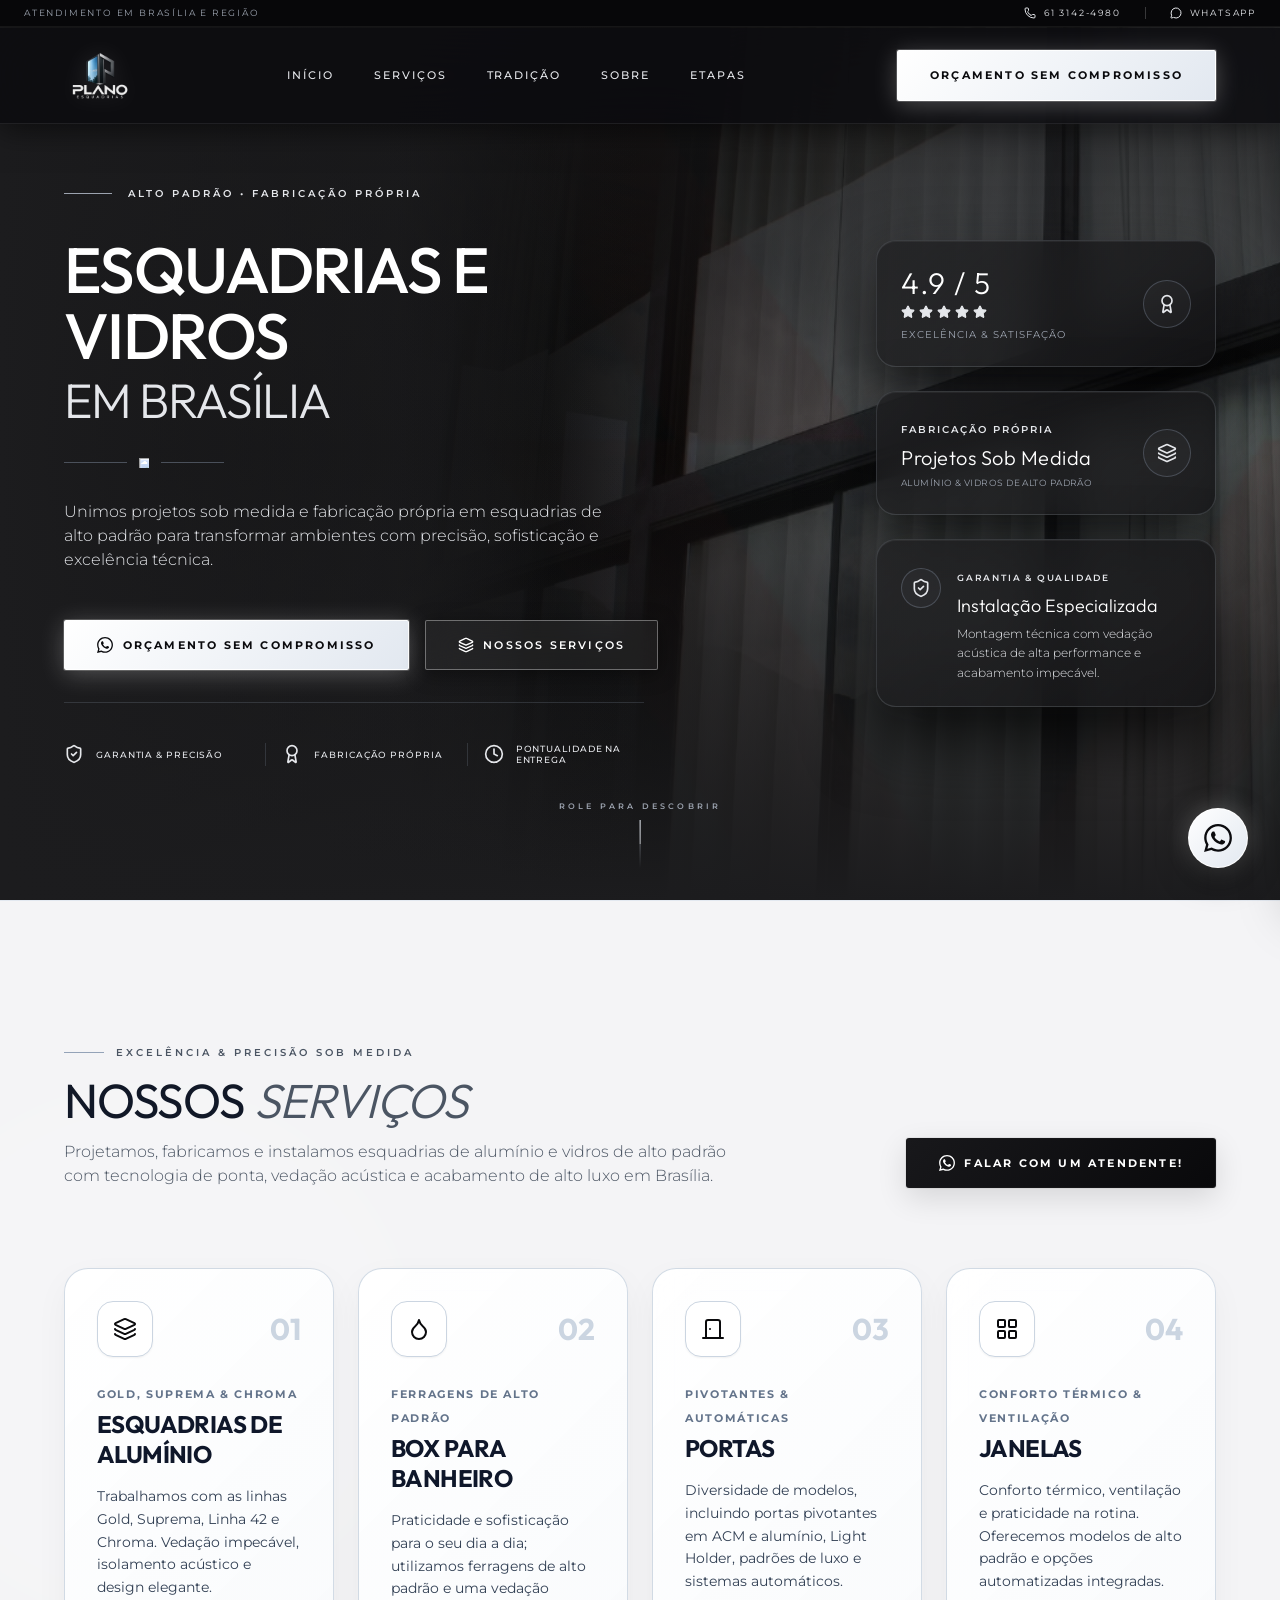
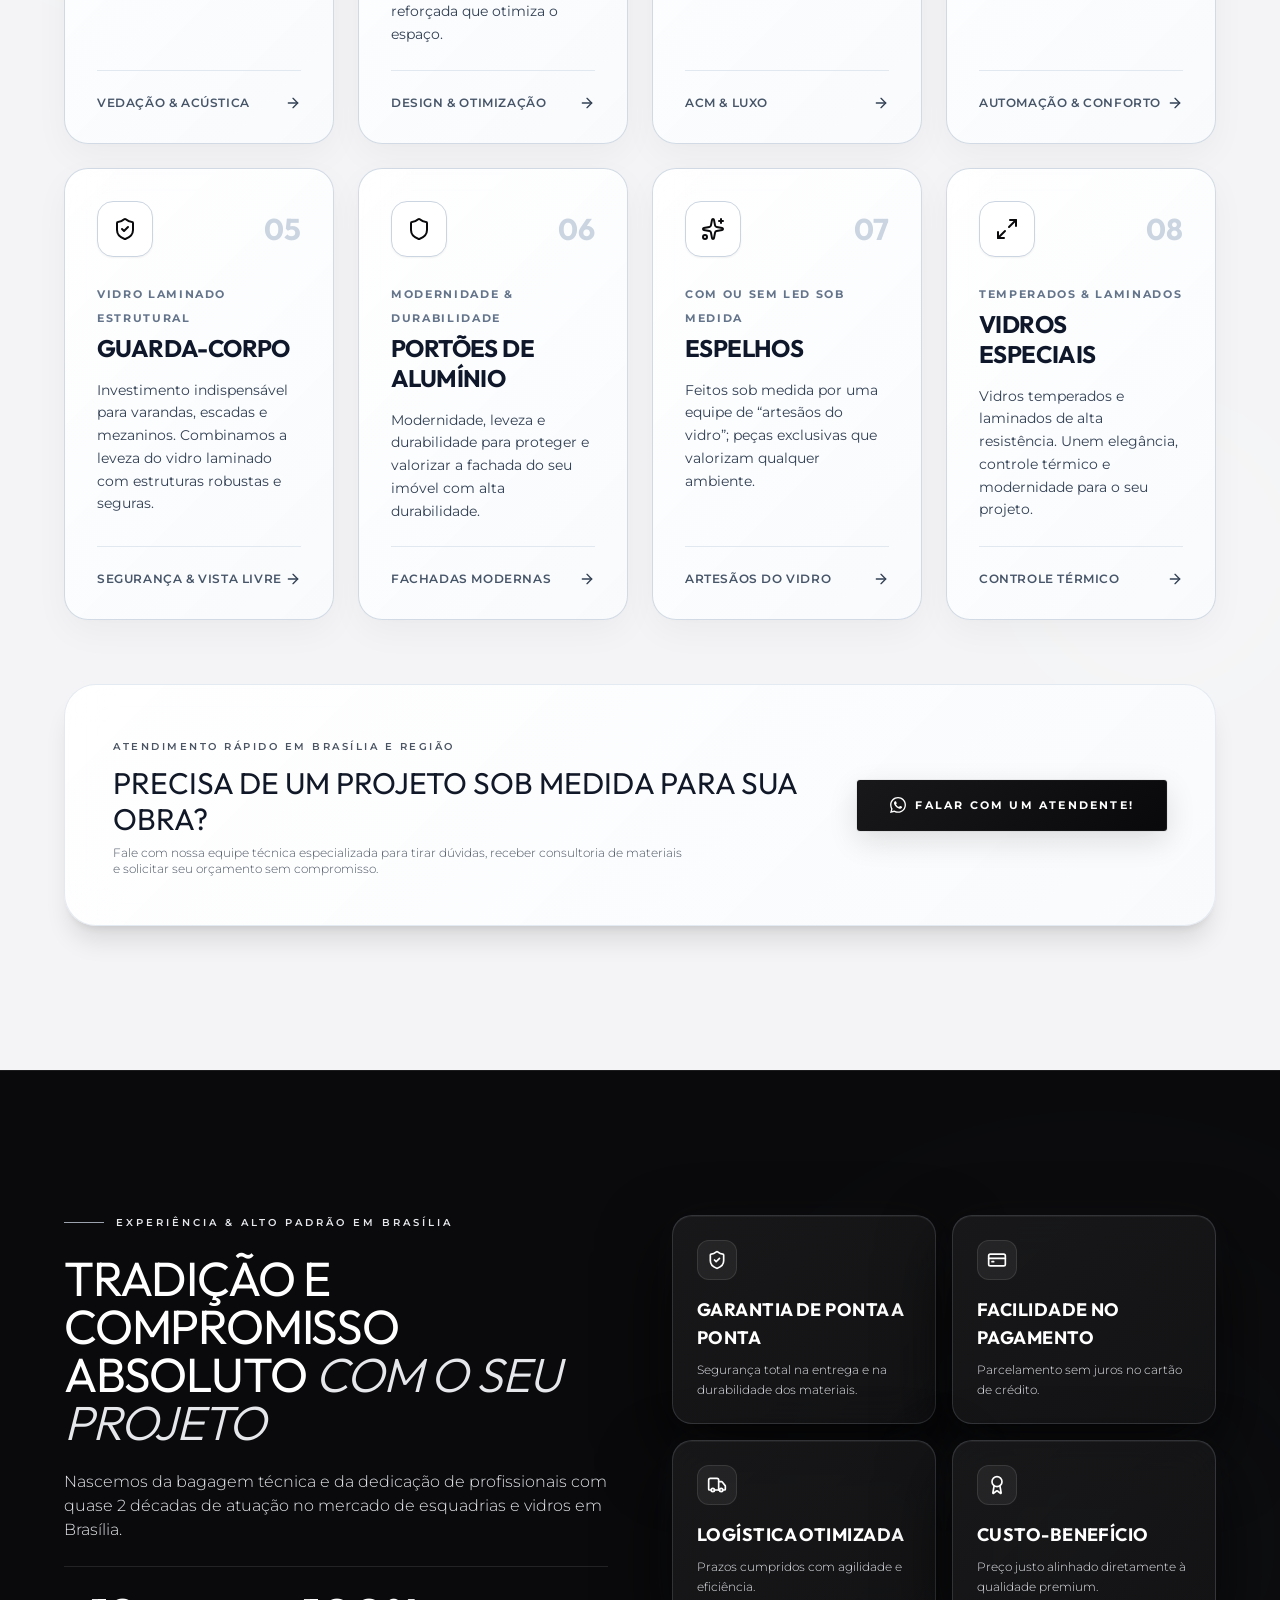
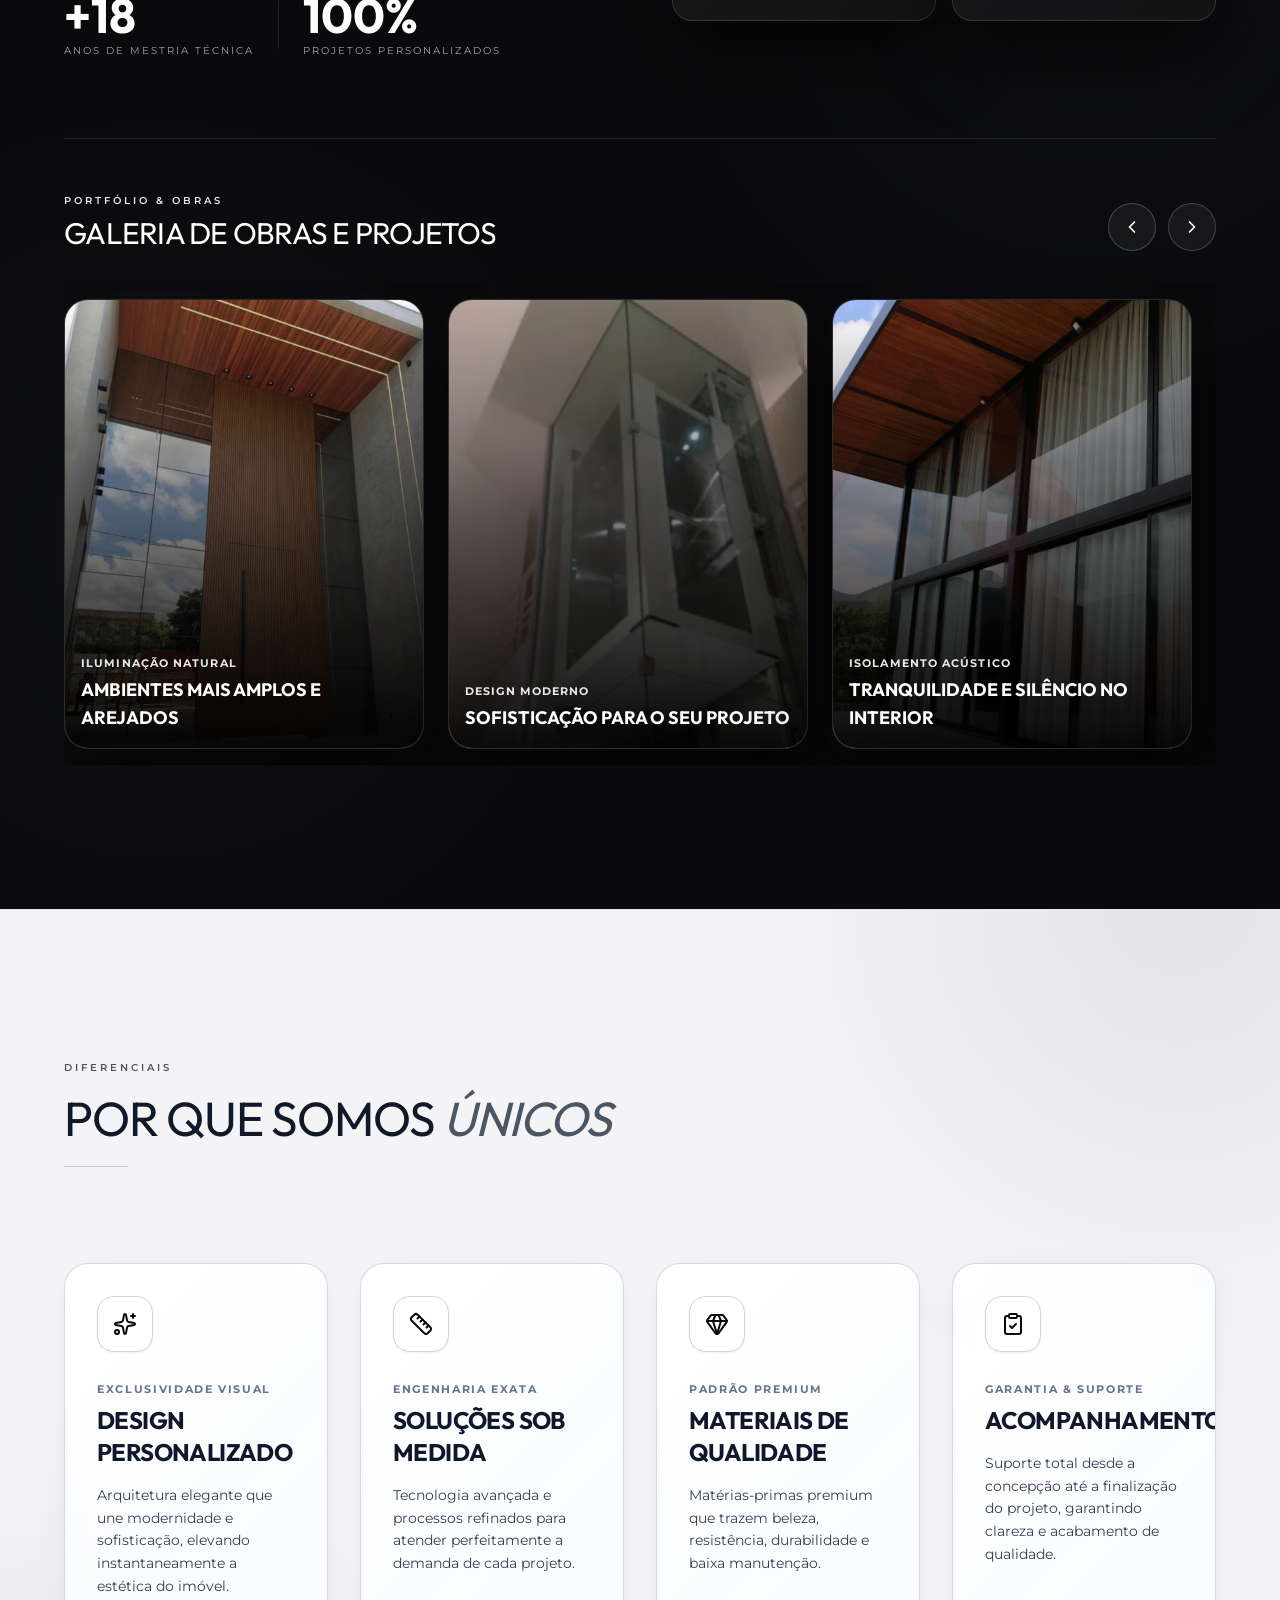
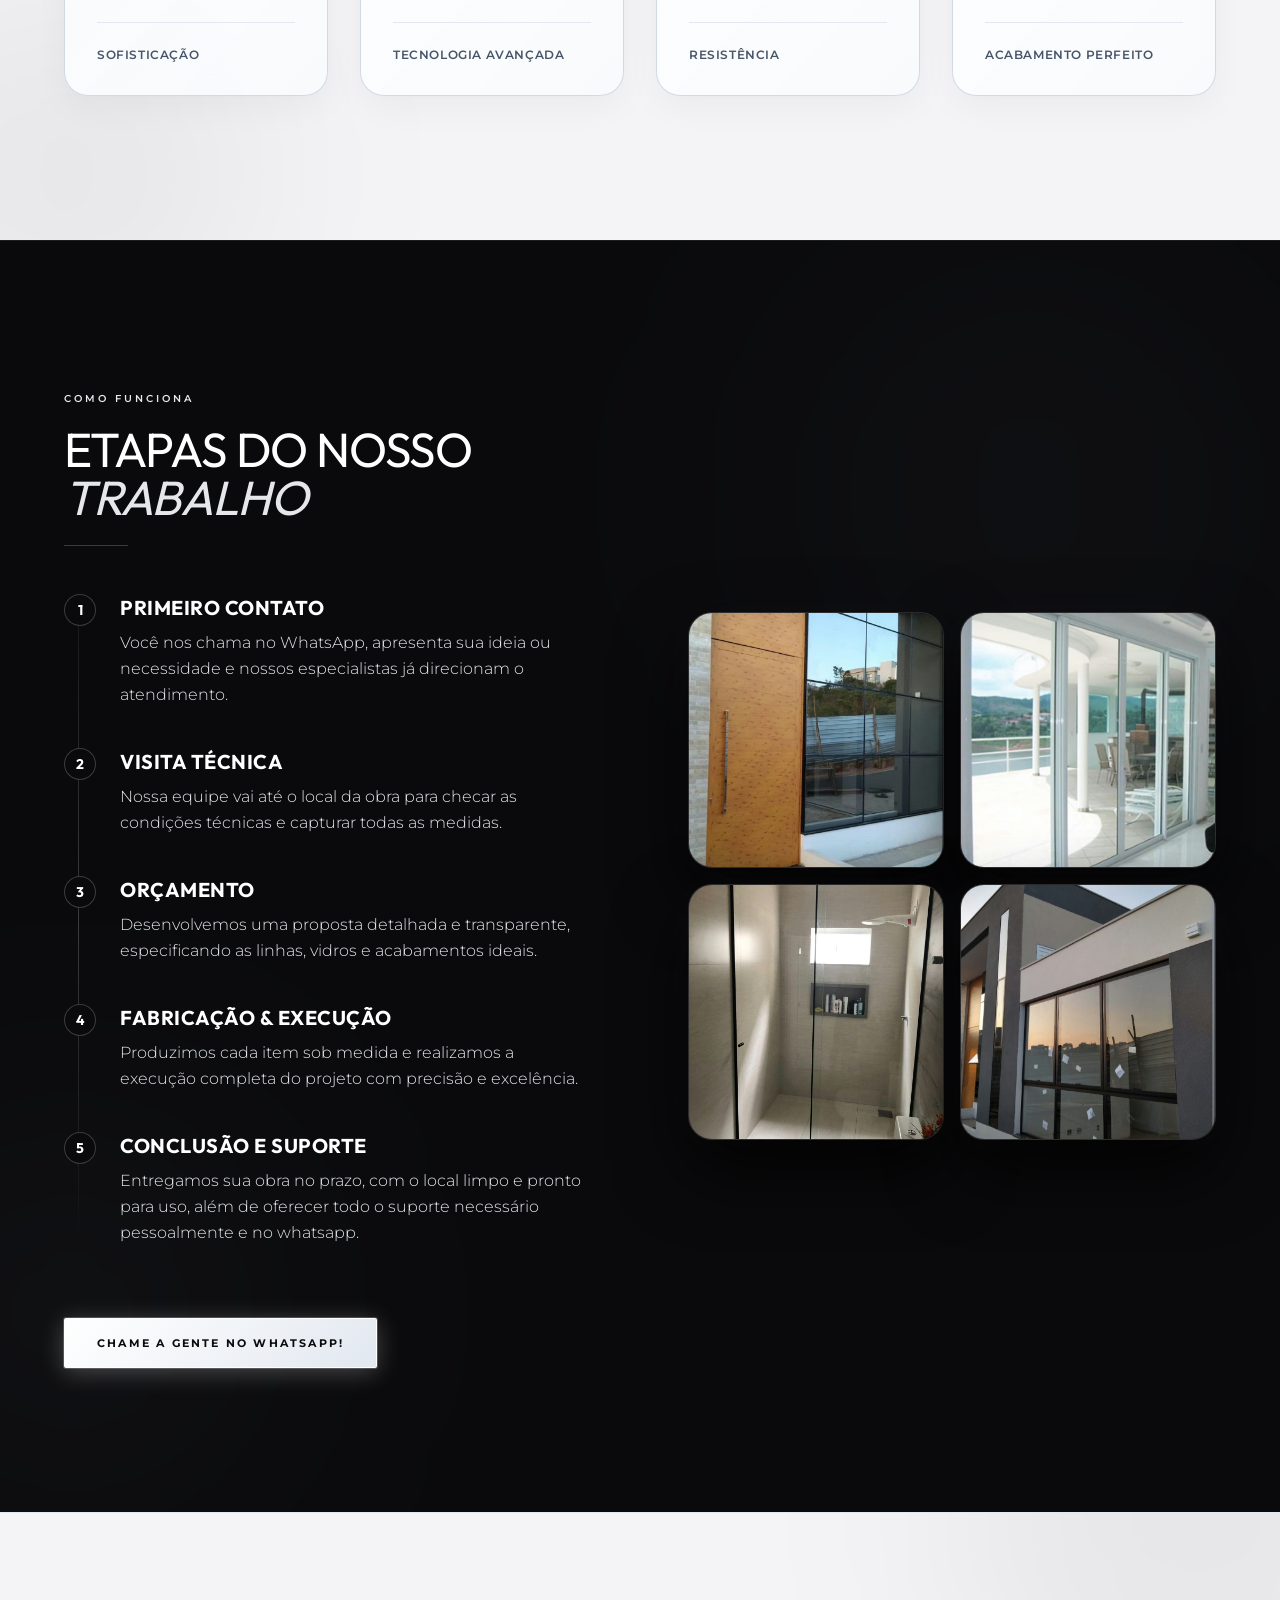
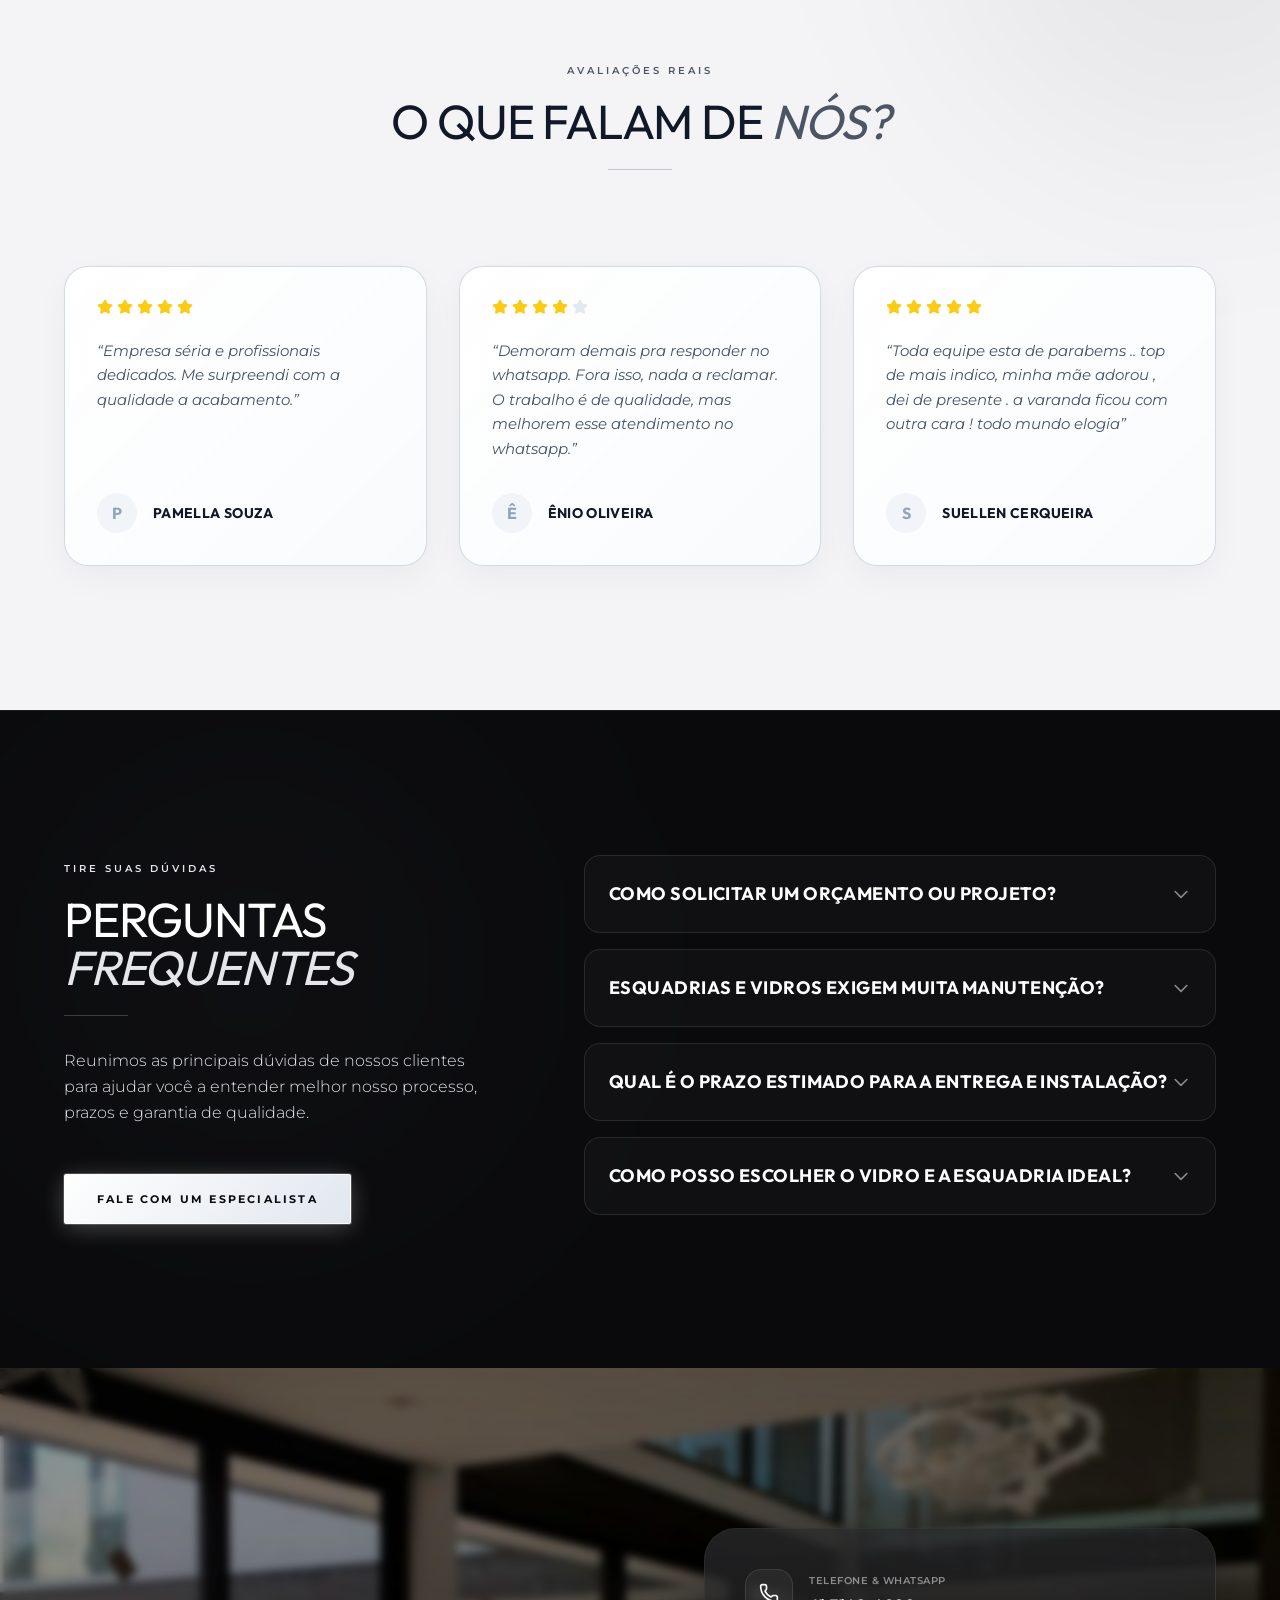
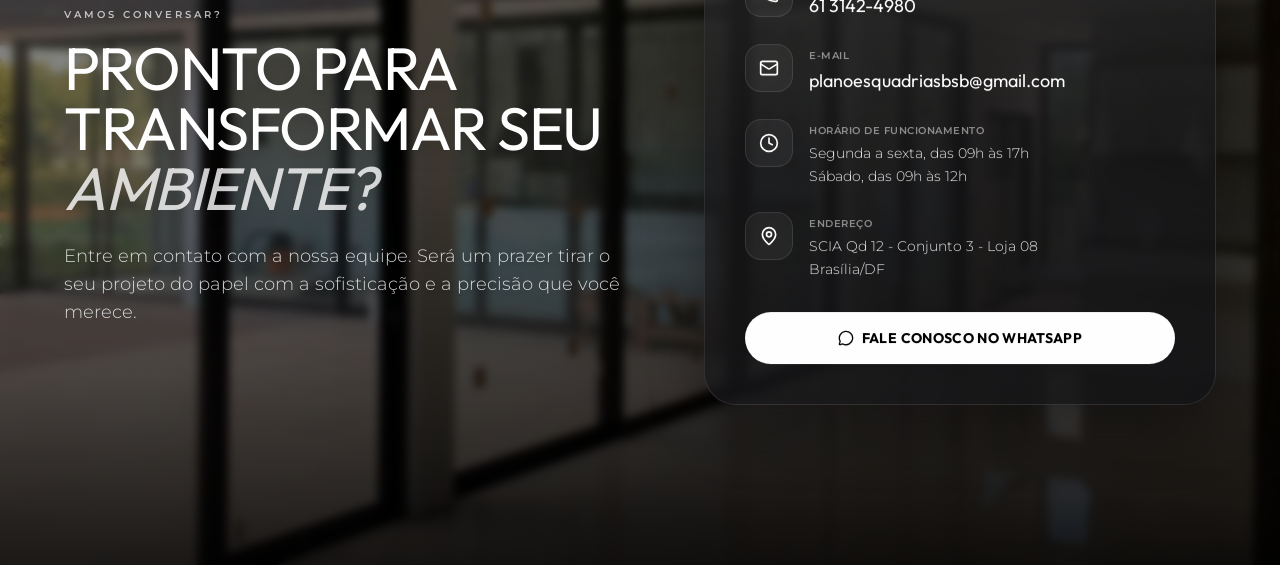
==== index.html @ c449ffd8 "Initial commit - Plano Esquadrias" ====
<!DOCTYPE html>
<html class="scroll-smooth" lang="pt-BR">
<head>
    <meta charset="utf-8"/>
    <meta content="width=device-width, initial-scale=1.0" name="viewport"/>
    <title>Plano Esquadrias | Esquadrias e Vidros de Alto Padrão em Brasília</title>
    
    <!-- Favicon & Brand Icons -->
    <link rel="icon" type="image/avif" href="img/logo-plano-esquadrias-light.avif"/>
    <link rel="icon" type="image/png" href="img/logo-plano-esquadrias-light.png"/>
    <link rel="apple-touch-icon" href="img/logo-plano-esquadrias-light.png"/>

    <!-- SEO Meta Tags -->
    <meta name="title" content="Plano Esquadrias | Esquadrias e Vidros de Alto Padrão em Brasília"/>
    <meta name="description" content="Especialistas em esquadrias de alumínio (Gold, Suprema, Linha 42), vidros de alto padrão, portas pivotantes, box de banheiro e projetos sob medida em Brasília/DF. Solicite seu orçamento!"/>
    <meta name="keywords" content="esquadrias em brasilia, esquadrias de aluminio brasilia, vidros brasilia, portas pivotantes brasilia, box banheiro brasilia, linha gold brasilia, esquadrias sob medida df, plano esquadrias"/>
    <meta name="author" content="Plano Esquadrias"/>
    <meta name="robots" content="index, follow"/>
    <meta name="theme-color" content="#070709"/>

    <!-- Open Graph / Facebook / WhatsApp -->
    <meta property="og:type" content="website"/>
    <meta property="og:title" content="Plano Esquadrias | Esquadrias e Vidros de Alto Padrão em Brasília"/>
    <meta property="og:description" content="Fabricação própria e projetos sob medida com excelência técnica em esquadrias e vidros em Brasília e região. Atendimento rápido via WhatsApp."/>
    <meta property="og:image" content="img/logo-plano-esquadrias-light.png"/>
    <meta property="og:site_name" content="Plano Esquadrias"/>
    <meta property="og:locale" content="pt_BR"/>

    <!-- Twitter Card -->
    <meta name="twitter:card" content="summary_large_image"/>
    <meta name="twitter:title" content="Plano Esquadrias | Esquadrias e Vidros de Alto Padrão em Brasília"/>
    <meta name="twitter:description" content="Fabricação própria e projetos sob medida com excelência técnica em esquadrias e vidros em Brasília."/>
    <meta name="twitter:image" content="img/logo-plano-esquadrias-light.png"/>

    <!-- Structured Data (Schema.org JSON-LD) -->
    <script type="application/ld+json">
    {
      "@context": "https://schema.org",
      "@type": "HomeAndConstructionBusiness",
      "name": "Plano Esquadrias",
      "image": "img/logo-plano-esquadrias-light.png",
      "description": "Fabricação e instalação de esquadrias de alumínio de alto padrão, vidros, portas e projetos sob medida em Brasília.",
      "telephone": "+55-61-3142-4980",
      "email": "planoesquadriasbsb@gmail.com",
      "address": {
        "@type": "PostalAddress",
        "addressLocality": "Brasília",
        "addressRegion": "DF",
        "addressCountry": "BR"
      },
      "openingHoursSpecification": [
        {
          "@type": "OpeningHoursSpecification",
          "dayOfWeek": ["Monday", "Tuesday", "Wednesday", "Thursday", "Friday"],
          "opens": "09:00",
          "closes": "17:00"
        },
        {
          "@type": "OpeningHoursSpecification",
          "dayOfWeek": "Saturday",
          "opens": "09:00",
          "closes": "12:00"
        }
      ],
      "priceRange": "$$$"
    }
    </script>
    
    <!-- Google Fonts: Outfit for luxury headings, Montserrat for clean body UI -->
    <link href="https://fonts.googleapis.com" rel="preconnect"/>
    <link href="https://fonts.gstatic.com" rel="preconnect" crossorigin/>
    <link href="https://fonts.googleapis.com/css2?family=Montserrat:ital,wght@0,300;0,400;0,500;0,600;0,700;1,300;1,400&family=Outfit:wght@300;400;500;600;700;800&family=Plus+Jakarta+Sans:wght@300;400;500;600;700&display=swap" rel="stylesheet"/>
    
    <!-- Tailwind CSS CDN -->
    <script src="assets/176e894661aa9cdc_3.4.17"></script>
    <!-- GSAP for core & ScrollTrigger animations -->
    <script src="assets/efc85c7eb1418197_gsap.min.js"></script>
    <script src="assets/65f6c13748b0c8d8_ScrollTrigger.min.js"></script>
    <!-- Lucide Icons -->
    <script src="assets/c3291ea757ff3da0_lucide.min.js"></script>
    
    <!-- Custom Tailwind Config & Styles -->
    <script src="assets/js/tailwind-config.js"></script>
    <link href="assets/css/base.css" rel="stylesheet"/>
    <link href="assets/css/tailwind-utilities.css" rel="stylesheet"/>
    <link href="assets/css/animations.css" rel="stylesheet"/>
    <link href="assets/css/responsive.css" rel="stylesheet"/>
</head>
<body class="antialiased select-none bg-[#070709] text-textLight">

    <!-- Premium Preloader -->
    <div class="fixed inset-0 z-[100] flex flex-col items-center justify-center bg-[#070709] text-textLight" id="preloader" style="display: none; opacity: 0;">
        <div class="relative flex flex-col items-center">
            <div class="w-24 h-24 mb-6 relative flex items-center justify-center">
                <img src="img/logo-plano-esquadrias-light.avif" alt="Plano Esquadrias" class="w-full h-full object-contain animate-pulse"/>
            </div>
            <h2 class="font-serif text-2xl tracking-[0.3em] text-textLight uppercase">PLANO ESQUADRIAS</h2>
            <p class="text-[9px] tracking-[0.5em] text-textLightSec uppercase mt-2">Esquadrias de Alto Padrão</p>
            <div class="w-40 h-[1px] bg-gradient-to-r from-transparent via-glassPrimary to-transparent mt-6 overflow-hidden relative">
                <div class="h-full bg-white absolute left-0 top-0 w-1/2 animate-[shimmer_1.5s_infinite]"></div>
            </div>
        </div>
    </div>

    <!-- Smooth Scroll Wrapper -->
    <div class="relative" id="scroll-wrapper">
        <!-- Top Bar -->
        <div class="fixed top-0 w-full bg-[#070709] text-textLightSec py-1.5 px-6 text-[9px] uppercase tracking-[0.2em] flex justify-between items-center z-[60] border-b border-white/[0.06]">
            <div class="hidden sm:flex items-center gap-4 text-textLightMuted">
                <span>Atendimento em Brasília e Região</span>
            </div>
            <div class="flex items-center gap-6 ml-auto">
                <a class="flex items-center gap-2 hover:text-white transition-colors" href="tel:6131424980">
                    <i class="w-3 h-3" data-lucide="phone"></i> 61 3142-4980
                </a>
                <span class="w-[1px] h-3 bg-white/20"></span>
                <a class="flex items-center gap-2 hover:text-white transition-colors" href="https://wa.me/556131424980" target="_blank">
                    <i class="w-3 h-3" data-lucide="message-circle"></i> WhatsApp
                </a>
            </div>
        </div>

        <!-- Navigation Bar -->
        <header class="fixed flex transition-all duration-500 lg:px-16 bg-[#0A0A0C]/85 w-full h-24 z-50 border-b border-white/[0.08] shadow-[0_4px_30px_rgba(0,0,0,0.6)] px-6 top-0 left-0 backdrop-blur-2xl items-center justify-between text-textLight mt-7" id="main-nav">
            <!-- Brand Identity -->
            <a class="flex items-center gap-3 group" href="#inicio">
                <img alt="Plano Esquadrias" class="h-12 w-auto object-contain transition duration-500 hover:scale-105 drop-shadow-[0_2px_12px_rgba(255,255,255,0.12)]" src="img/logo-plano-esquadrias-light.avif"/>
            </a>
            
            <!-- Central Editorial Navigation -->
            <nav class="hidden lg:flex items-center gap-10">
                <a class="text-[11px] font-medium tracking-[0.18em] text-textLightSec hover:text-white uppercase transition-colors duration-300 relative after:absolute after:bottom-[-4px] after:left-0 after:w-0 after:h-[1px] after:bg-white hover:after:w-full after:transition-all after:duration-300" href="#inicio">Início</a>
                <a class="text-[11px] font-medium tracking-[0.18em] text-textLightSec hover:text-white uppercase transition-colors duration-300 relative after:absolute after:bottom-[-4px] after:left-0 after:w-0 after:h-[1px] after:bg-white hover:after:w-full after:transition-all after:duration-300" href="#servicos">Serviços</a>
                <a class="text-[11px] font-medium tracking-[0.18em] text-textLightSec hover:text-white uppercase transition-colors duration-300 relative after:absolute after:bottom-[-4px] after:left-0 after:w-0 after:h-[1px] after:bg-white hover:after:w-full after:transition-all after:duration-300" href="#tradicao">Tradição</a>
                <a class="text-[11px] font-medium tracking-[0.18em] text-textLightSec hover:text-white uppercase transition-colors duration-300 relative after:absolute after:bottom-[-4px] after:left-0 after:w-0 after:h-[1px] after:bg-white hover:after:w-full after:transition-all after:duration-300" href="#sobre">Sobre</a>
                <a class="text-[11px] font-medium tracking-[0.18em] text-textLightSec hover:text-white uppercase transition-colors duration-300 relative after:absolute after:bottom-[-4px] after:left-0 after:w-0 after:h-[1px] after:bg-white hover:after:w-full after:transition-all after:duration-300" href="#etapas">Etapas</a>
            </nav>
            
            <!-- CTA Button -->
            <div class="flex items-center gap-6">
                <a class="btn-luxury-primary hidden sm:inline-flex" href="https://wa.me/556131424980" target="_blank">
                    Orçamento Sem Compromisso
                </a>
                <!-- Mobile Menu Button -->
                <button aria-label="Toggle Menu" class="lg:hidden text-textLightSec hover:text-white transition-colors" id="mobile-menu-btn">
                    <i class="w-6 h-6" data-lucide="menu"></i>
                </button>
            </div>
        </header>

        <!-- Mobile Drawer Navigation -->
        <div class="fixed inset-0 z-40 bg-[#0A0A0C] text-textLight transform translate-x-full transition-transform duration-500 ease-in-out flex flex-col justify-between p-8 pt-32 shadow-2xl border-l border-white/10" id="mobile-menu">
            <nav class="flex flex-col gap-6">
                <a class="mobile-nav-link text-3xl font-serif tracking-widest text-textLight uppercase" href="#inicio">Início</a>
                <a class="mobile-nav-link text-3xl font-serif tracking-widest text-textLight uppercase" href="#servicos">Serviços</a>
                <a class="mobile-nav-link text-3xl font-serif tracking-widest text-textLight uppercase" href="#tradicao">Tradição</a>
                <a class="mobile-nav-link text-3xl font-serif tracking-widest text-textLight uppercase" href="#sobre">Sobre</a>
                <a class="mobile-nav-link text-3xl font-serif tracking-widest text-textLight uppercase" href="#etapas">Etapas</a>
            </nav>
            <div class="border-t border-white/10 pt-8">
                <p class="text-xs text-textLightMuted tracking-wider">CONTATO E ATENDIMENTO</p>
                <p class="text-lg text-textLightSec font-serif mt-2">61 3142-4980</p>
                <a class="btn-luxury-primary mt-4 inline-flex w-full justify-center" href="https://wa.me/556131424980" target="_blank">
                    Fale Conosco no WhatsApp
                </a>
            </div>
        </div>

        <!-- Hero Section -->
        <section class="relative min-h-screen w-full flex items-center justify-center pt-28 pb-16 overflow-hidden bg-bgGraphite text-textLight" id="inicio">
            <!-- Atmospheric Cinematic Radial Glow Elements -->
            <div class="ambient-glow w-[500px] h-[500px] top-[20%] right-[10%] bg-glassSecondary/10"></div>
            <div class="ambient-glow w-[400px] h-[400px] bottom-[10%] left-[5%] bg-slate-700/10"></div>

            <!-- Soft Vignette Filter -->
            <div class="absolute inset-0 bg-gradient-to-t from-bgGraphite via-transparent to-bgGraphite/80 pointer-events-none z-10"></div>
            <div class="absolute inset-0 bg-gradient-to-r from-bgGraphite via-transparent to-transparent pointer-events-none z-10"></div>

            <!-- Visual Background Element: Full-bleed with soft fade matching design-system.html -->
            <div class="absolute inset-0 w-full h-full z-0 opacity-85 lg:opacity-100 overflow-hidden">
                <img alt="Esquadrias e Vidros em Brasília" class="absolute inset-0 w-full h-full object-cover object-[72%_50%] scale-105 filter brightness-[0.42] lg:brightness-[0.62] contrast-[1.05]" src="img/esquadrias4.avif"/>
                <!-- Seamless left-to-right fade (removes hard cutoffs) -->
                <div class="absolute inset-0 bg-[linear-gradient(90deg,#1C1C1E_0%,#1C1C1E_31%,rgba(5,5,5,0.88)_43%,rgba(5,5,5,0.45)_58%,rgba(5,5,5,0.16)_74%,rgba(5,5,5,0.08)_100%)] pointer-events-none"></div>
                <!-- Soft vignette to keep the image cinematic -->
                <div class="absolute inset-0 bg-[radial-gradient(circle_at_76%_50%,rgba(156,163,175,0.08)_0%,rgba(5,5,5,0.18)_42%,rgba(5,5,5,0.78)_100%)] pointer-events-none"></div>
            </div>

            <div class="relative z-20 max-w-[1400px] w-full mx-auto px-6 lg:px-16 grid grid-cols-1 lg:grid-cols-12 gap-12 items-center py-12">
                <!-- Left Content Zone -->
                <div class="lg:col-span-7 flex flex-col items-start text-left space-y-8">
                    <!-- Decorative Eyebrow Row -->
                    <div class="flex items-center gap-4 py-1" id="hero-eyebrow">
                        <div class="w-12 h-[1px] bg-glassPrimary"></div>
                        <span class="text-[10px] tracking-[0.3em] text-textLightSec uppercase font-semibold">Alto Padrão • Fabricação Própria</span>
                    </div>

                    <!-- Main Editorial Title -->
                    <div id="hero-heading">
                        <h1 class="font-serif text-[clamp(2.6rem,5vw,5rem)] leading-[1.02] tracking-tight uppercase">
                            <span class="text-textLight font-medium block">Esquadrias e Vidros</span>
                            <span class="text-textLightSec font-light block mt-2 text-[clamp(1.9rem,3.8vw,3.8rem)]">em Brasília</span>
                        </h1>
                    </div>

                    <!-- Horizontal Decorative Ornament Line -->
                    <div class="flex items-center gap-3 w-40 my-1" id="hero-divider">
                        <div class="w-full h-[1px] bg-borderGlass/40"></div>
                        <img alt="Decorative icon" class="w-2.5 h-2.5 fill-glassPrimary flex-shrink-0" src="assets/images/svg/icon_3.svg"/>
                        <div class="w-full h-[1px] bg-borderGlass/40"></div>
                    </div>

                    <!-- Brand Statement -->
                    <p class="text-textLightSec font-light text-sm md:text-base leading-relaxed max-w-[540px]" id="hero-desc">
                        Unimos projetos sob medida e fabricação própria em esquadrias de alto padrão para transformar ambientes com precisão, sofisticação e excelência técnica.
                    </p>

                    <!-- CTA Container -->
                    <div class="flex flex-col sm:flex-row gap-4 w-full sm:w-auto pt-4" id="hero-ctas">
                        <a class="btn-luxury-primary" href="https://wa.me/556131424980" target="_blank">
                            <svg class="w-4 h-4 fill-current" viewBox="0 0 24 24">
                                <path d="M.057 24l1.687-6.163c-1.041-1.804-1.588-3.849-1.587-5.946.003-6.556 5.338-11.891 11.893-11.891 3.181.001 6.167 1.24 8.413 3.488 2.245 2.248 3.481 5.236 3.48 8.414-.003 6.557-5.338 11.892-11.893 11.892-1.99-.001-3.951-.5-5.688-1.448l-6.305 1.654zm6.597-3.807c1.676.995 3.276 1.591 5.392 1.592 5.448 0 9.886-4.434 9.889-9.885.002-5.462-4.415-9.89-9.881-9.892-5.452 0-9.887 4.434-9.889 9.884-.001 2.225.651 3.891 1.746 5.634l-.999 3.648 3.742-.981zm11.387-5.464c-.074-.124-.272-.198-.57-.347-.297-.149-1.758-.868-2.031-.967-.272-.099-.47-.149-.669.149-.198.297-.768.967-.941 1.165-.173.198-.347.223-.644.074-.297-.149-1.255-.462-2.39-1.475-.883-.788-1.48-1.761-1.653-2.059-.173-.297-.018-.458.13-.606.134-.133.297-.347.446-.521.151-.172.2-.296.3-.495.099-.198.05-.372-.025-.521-.075-.148-.669-1.611-.916-2.206-.242-.579-.487-.501-.669-.51l-.57-.01c-.198 0-.52.074-.792.372s-1.04 1.016-1.04 2.479 1.065 2.876 1.213 3.074c.149.198 2.095 3.2 5.076 4.487.709.306 1.263.489 1.694.626.712.226 1.36.194 1.872.118.571-.085 1.758-.719 2.006-1.413.248-.695.248-1.29.173-1.414z"/>
                            </svg>
                            Orçamento Sem Compromisso
                        </a>
                        <a class="btn-luxury-secondary" href="#servicos">
                            <i class="w-4 h-4" data-lucide="layers"></i>Nossos Serviços
                        </a>
                    </div>

                    <!-- Footer Badges Row -->
                    <div class="grid grid-cols-3 gap-6 pt-10 border-t border-borderGlass/20 w-full max-w-[580px]" id="hero-badges">
                        <div class="flex items-center gap-3">
                            <i class="text-textLightSec w-5 h-5 flex-shrink-0" data-lucide="shield-check"></i>
                            <span class="text-[9px] font-medium tracking-widest text-textLightSec uppercase leading-tight">Garantia &amp; Precisão</span>
                        </div>
                        <div class="flex items-center gap-3 border-l border-borderGlass/20 pl-4">
                            <i class="text-textLightSec w-5 h-5 flex-shrink-0" data-lucide="award"></i>
                            <span class="text-[9px] font-medium tracking-widest text-textLightSec uppercase leading-tight">Fabricação Própria</span>
                        </div>
                        <div class="flex items-center gap-3 border-l border-borderGlass/20 pl-4">
                            <i class="text-textLightSec w-5 h-5 flex-shrink-0" data-lucide="clock"></i>
                            <span class="text-[9px] font-medium tracking-widest text-textLightSec uppercase leading-tight">Pontualidade na Entrega</span>
                        </div>
                    </div>
                </div>

                <!-- Right Zone: Vertical Glassmorphic Dynamic UI Cards -->
                <div class="lg:col-span-5 flex flex-col gap-6 justify-center items-center lg:items-end relative z-20 mt-12 lg:mt-0" id="hero-cards">
                    <!-- Card 1: Avaliação e Satisfação -->
                    <div class="glass-card-dark w-full max-w-[340px] p-6 rounded-[20px] transition-all duration-300 hover:-translate-y-1">
                        <div class="flex items-center justify-between">
                            <div>
                                <h3 class="font-serif text-3xl font-light text-textLight tracking-wider">4.9 / 5</h3>
                                <div class="flex gap-1 mt-1 text-textLightSec">
                                    <i class="w-3.5 h-3.5 fill-current" data-lucide="star"></i>
                                    <i class="w-3.5 h-3.5 fill-current" data-lucide="star"></i>
                                    <i class="w-3.5 h-3.5 fill-current" data-lucide="star"></i>
                                    <i class="w-3.5 h-3.5 fill-current" data-lucide="star"></i>
                                    <i class="w-3.5 h-3.5 fill-current" data-lucide="star"></i>
                                </div>
                                <p class="text-[10px] text-textLightMuted tracking-widest mt-2 uppercase">Excelência &amp; Satisfação</p>
                            </div>
                            <div class="w-12 h-12 rounded-full border border-borderGlass/30 flex items-center justify-center bg-glassPrimary/5">
                                <i class="text-textLightSec w-5 h-5" data-lucide="award"></i>
                            </div>
                        </div>
                    </div>

                    <!-- Card 2: Fabricação e Personalização -->
                    <div class="glass-card-dark w-full max-w-[340px] p-6 rounded-[20px] transition-all duration-300 hover:-translate-y-1">
                        <div class="flex items-center justify-between">
                            <div>
                                <span class="text-[10px] text-textLightSec font-semibold tracking-[0.2em] uppercase">Fabricação Própria</span>
                                <h3 class="font-serif text-xl font-light text-textLight tracking-wide mt-1">Projetos Sob Medida</h3>
                                <p class="text-[9px] text-textLightMuted tracking-wider uppercase mt-1">Alumínio &amp; Vidros de Alto Padrão</p>
                            </div>
                            <div class="w-12 h-12 rounded-full border border-borderGlass/30 flex items-center justify-center bg-glassPrimary/5">
                                <i class="text-textLightSec w-5 h-5" data-lucide="layers"></i>
                            </div>
                        </div>
                    </div>

                    <!-- Card 3: Instalação & Garantia Técnica -->
                    <div class="glass-card-dark w-full max-w-[340px] p-6 rounded-[20px] transition-all duration-300 hover:-translate-y-1">
                        <div class="flex items-start gap-4">
                            <div class="w-10 h-10 rounded-full border border-borderGlass/30 flex items-center justify-center bg-glassPrimary/5 mt-1 flex-shrink-0">
                                <i class="text-textLightSec w-5 h-5" data-lucide="shield-check"></i>
                            </div>
                            <div>
                                <span class="text-[9px] text-textLightSec font-semibold tracking-[0.2em] uppercase">Garantia &amp; Qualidade</span>
                                <h4 class="font-serif text-lg font-light text-textLight mt-1">Instalação Especializada</h4>
                                <p class="text-xs text-textLightSec font-light mt-1 leading-relaxed">Montagem técnica com vedação acústica de alta performance e acabamento impecável.</p>
                            </div>
                        </div>
                    </div>
                </div>
            </div>

            <!-- Absolute Scroll Indicator -->
            <div class="absolute bottom-8 left-1/2 transform -translate-x-1/2 z-20 flex flex-col items-center gap-2">
                <span class="text-[8px] tracking-[0.4em] text-textLightMuted uppercase font-semibold">Role para Descobrir</span>
                <div class="w-[1px] h-12 bg-gradient-to-b from-glassPrimary via-glassPrimary/50 to-transparent relative overflow-hidden">
                    <div class="absolute top-0 left-0 w-full h-1/2 bg-white animate-[bounce_2s_infinite]"></div>
                </div>
            </div>
        </section>

        <!-- Services Section (Luxury Light Frosted Glass Grid) -->
        <section class="py-28 lg:py-36 bg-[#F4F4F6] relative overflow-hidden text-textDark border-t border-slate-200" id="servicos">
            <!-- Subtle Atmospheric Soft Glows -->
            <div class="ambient-glow w-[550px] h-[550px] top-[10%] left-[-10%] bg-slate-300/30"></div>
            <div class="ambient-glow w-[500px] h-[500px] bottom-[15%] right-[-10%] bg-slate-400/25"></div>

            <div class="max-w-[1400px] w-full mx-auto px-6 lg:px-16 relative z-10">
                <!-- Section Header Block -->
                <div class="flex flex-col lg:flex-row lg:items-end justify-between mb-16 lg:mb-20 gap-8 reveal-on-scroll">
                    <div class="space-y-4 max-w-2xl">
                        <div class="flex items-center gap-3">
                            <div class="w-10 h-[1px] bg-slate-400"></div>
                            <span class="text-[10px] tracking-[0.3em] text-textDarkSec uppercase font-semibold">Excelência &amp; Precisão Sob Medida</span>
                        </div>
                        <h2 class="font-serif text-4xl lg:text-5xl uppercase tracking-tight text-textDark">
                            Nossos <span class="text-textDarkSec font-light italic">Serviços</span>
                        </h2>
                        <p class="text-textDarkSec font-light text-sm md:text-base leading-relaxed">
                            Projetamos, fabricamos e instalamos esquadrias de alumínio e vidros de alto padrão com tecnologia de ponta, vedação acústica e acabamento de alto luxo em Brasília.
                        </p>
                    </div>

                    <!-- Header Fast Action -->
                    <div class="flex items-center gap-4">
                        <a class="btn-luxury-dark" href="https://wa.me/556131424980?text=Ol%C3%A1%2C%20gostaria%20de%20um%20or%C3%A7amento%20para%20servi%C3%A7os%20de%20esquadrias%20e%20vidros." target="_blank">
                            <svg class="w-4 h-4 fill-current" viewBox="0 0 24 24">
                                <path d="M.057 24l1.687-6.163c-1.041-1.804-1.588-3.849-1.587-5.946.003-6.556 5.338-11.891 11.893-11.891 3.181.001 6.167 1.24 8.413 3.488 2.245 2.248 3.481 5.236 3.48 8.414-.003 6.557-5.338 11.892-11.893 11.892-1.99-.001-3.951-.5-5.688-1.448l-6.305 1.654zm6.597-3.807c1.676.995 3.276 1.591 5.392 1.592 5.448 0 9.886-4.434 9.889-9.885.002-5.462-4.415-9.89-9.881-9.892-5.452 0-9.887 4.434-9.889 9.884-.001 2.225.651 3.891 1.746 5.634l-.999 3.648 3.742-.981zm11.387-5.464c-.074-.124-.272-.198-.57-.347-.297-.149-1.758-.868-2.031-.967-.272-.099-.47-.149-.669.149-.198.297-.768.967-.941 1.165-.173.198-.347.223-.644.074-.297-.149-1.255-.462-2.39-1.475-.883-.788-1.48-1.761-1.653-2.059-.173-.297-.018-.458.13-.606.134-.133.297-.347.446-.521.151-.172.2-.296.3-.495.099-.198.05-.372-.025-.521-.075-.148-.669-1.611-.916-2.206-.242-.579-.487-.501-.669-.51l-.57-.01c-.198 0-.52.074-.792.372s-1.04 1.016-1.04 2.479 1.065 2.876 1.213 3.074c.149.198 2.095 3.2 5.076 4.487.709.306 1.263.489 1.694.626.712.226 1.36.194 1.872.118.571-.085 1.758-.719 2.006-1.413.248-.695.248-1.29.173-1.414z"/>
                            </svg>
                            Falar com um Atendente!
                        </a>
                    </div>
                </div>

                <!-- 8 Services Luxury Grid -->
                <div class="grid grid-cols-1 md:grid-cols-2 lg:grid-cols-4 gap-6">
                    <!-- Service 1: Esquadrias de Alumínio -->
                    <div class="glass-card-light rounded-[24px] p-8 flex flex-col justify-between group hover:-translate-y-2 transition-all duration-500 relative overflow-hidden reveal-on-scroll">
                        <div class="space-y-4">
                            <div class="flex items-center justify-between">
                                <div class="w-14 h-14 rounded-2xl bg-white border border-slate-300 shadow-sm flex items-center justify-center text-[#0A0A0C] group-hover:border-black group-hover:bg-black group-hover:text-white transition-all duration-300">
                                    <i class="w-6 h-6" data-lucide="layers"></i>
                                </div>
                                <span class="font-serif text-3xl text-slate-300 font-bold group-hover:text-slate-800 transition-colors">01</span>
                            </div>
                            <div class="pt-2">
                                <span class="text-[11px] text-slate-500 font-bold tracking-[0.15em] uppercase">Gold, Suprema &amp; Chroma</span>
                                <h3 class="font-serif text-2xl text-[#0F172A] font-bold mt-1 tracking-tight uppercase leading-tight">Esquadrias de Alumínio</h3>
                            </div>
                            <p class="text-sm text-[#334155] font-normal leading-relaxed">
                                Trabalhamos com as linhas Gold, Suprema, Linha 42 e Chroma. Vedação impecável, isolamento acústico e design elegante.
                            </p>
                        </div>
                        <div class="pt-6 mt-6 border-t border-slate-200 flex items-center justify-between">
                            <span class="text-xs tracking-wider text-slate-600 uppercase font-semibold">Vedação &amp; Acústica</span>
                            <i class="w-4 h-4 text-slate-700 group-hover:translate-x-1 transition-transform" data-lucide="arrow-right"></i>
                        </div>
                    </div>

                    <!-- Service 2: Box para Banheiro -->
                    <div class="glass-card-light rounded-[24px] p-8 flex flex-col justify-between group hover:-translate-y-2 transition-all duration-500 relative overflow-hidden reveal-on-scroll">
                        <div class="space-y-4">
                            <div class="flex items-center justify-between">
                                <div class="w-14 h-14 rounded-2xl bg-white border border-slate-300 shadow-sm flex items-center justify-center text-[#0A0A0C] group-hover:border-black group-hover:bg-black group-hover:text-white transition-all duration-300">
                                    <i class="w-6 h-6" data-lucide="droplet"></i>
                                </div>
                                <span class="font-serif text-3xl text-slate-300 font-bold group-hover:text-slate-800 transition-colors">02</span>
                            </div>
                            <div class="pt-2">
                                <span class="text-[11px] text-slate-500 font-bold tracking-[0.15em] uppercase">Ferragens de Alto Padrão</span>
                                <h3 class="font-serif text-2xl text-[#0F172A] font-bold mt-1 tracking-tight uppercase leading-tight">Box para Banheiro</h3>
                            </div>
                            <p class="text-sm text-[#334155] font-normal leading-relaxed">
                                Praticidade e sofisticação para o seu dia a dia; utilizamos ferragens de alto padrão e uma vedação reforçada que otimiza o espaço.
                            </p>
                        </div>
                        <div class="pt-6 mt-6 border-t border-slate-200 flex items-center justify-between">
                            <span class="text-xs tracking-wider text-slate-600 uppercase font-semibold">Design &amp; Otimização</span>
                            <i class="w-4 h-4 text-slate-700 group-hover:translate-x-1 transition-transform" data-lucide="arrow-right"></i>
                        </div>
                    </div>

                    <!-- Service 3: Portas -->
                    <div class="glass-card-light rounded-[24px] p-8 flex flex-col justify-between group hover:-translate-y-2 transition-all duration-500 relative overflow-hidden reveal-on-scroll">
                        <div class="space-y-4">
                            <div class="flex items-center justify-between">
                                <div class="w-14 h-14 rounded-2xl bg-white border border-slate-300 shadow-sm flex items-center justify-center text-[#0A0A0C] group-hover:border-black group-hover:bg-black group-hover:text-white transition-all duration-300">
                                    <i class="w-6 h-6" data-lucide="door-closed"></i>
                                </div>
                                <span class="font-serif text-3xl text-slate-300 font-bold group-hover:text-slate-800 transition-colors">03</span>
                            </div>
                            <div class="pt-2">
                                <span class="text-[11px] text-slate-500 font-bold tracking-[0.15em] uppercase">Pivotantes &amp; Automáticas</span>
                                <h3 class="font-serif text-2xl text-[#0F172A] font-bold mt-1 tracking-tight uppercase leading-tight">Portas</h3>
                            </div>
                            <p class="text-sm text-[#334155] font-normal leading-relaxed">
                                Diversidade de modelos, incluindo portas pivotantes em ACM e alumínio, Light Holder, padrões de luxo e sistemas automáticos.
                            </p>
                        </div>
                        <div class="pt-6 mt-6 border-t border-slate-200 flex items-center justify-between">
                            <span class="text-xs tracking-wider text-slate-600 uppercase font-semibold">ACM &amp; Luxo</span>
                            <i class="w-4 h-4 text-slate-700 group-hover:translate-x-1 transition-transform" data-lucide="arrow-right"></i>
                        </div>
                    </div>

                    <!-- Service 4: Janelas -->
                    <div class="glass-card-light rounded-[24px] p-8 flex flex-col justify-between group hover:-translate-y-2 transition-all duration-500 relative overflow-hidden reveal-on-scroll">
                        <div class="space-y-4">
                            <div class="flex items-center justify-between">
                                <div class="w-14 h-14 rounded-2xl bg-white border border-slate-300 shadow-sm flex items-center justify-center text-[#0A0A0C] group-hover:border-black group-hover:bg-black group-hover:text-white transition-all duration-300">
                                    <i class="w-6 h-6" data-lucide="layout-grid"></i>
                                </div>
                                <span class="font-serif text-3xl text-slate-300 font-bold group-hover:text-slate-800 transition-colors">04</span>
                            </div>
                            <div class="pt-2">
                                <span class="text-[11px] text-slate-500 font-bold tracking-[0.15em] uppercase">Conforto Térmico &amp; Ventilação</span>
                                <h3 class="font-serif text-2xl text-[#0F172A] font-bold mt-1 tracking-tight uppercase leading-tight">Janelas</h3>
                            </div>
                            <p class="text-sm text-[#334155] font-normal leading-relaxed">
                                Conforto térmico, ventilação e praticidade na rotina. Oferecemos modelos de alto padrão e opções automatizadas integradas.
                            </p>
                        </div>
                        <div class="pt-6 mt-6 border-t border-slate-200 flex items-center justify-between">
                            <span class="text-xs tracking-wider text-slate-600 uppercase font-semibold">Automação &amp; Conforto</span>
                            <i class="w-4 h-4 text-slate-700 group-hover:translate-x-1 transition-transform" data-lucide="arrow-right"></i>
                        </div>
                    </div>

                    <!-- Service 5: Guarda-Corpo -->
                    <div class="glass-card-light rounded-[24px] p-8 flex flex-col justify-between group hover:-translate-y-2 transition-all duration-500 relative overflow-hidden reveal-on-scroll">
                        <div class="space-y-4">
                            <div class="flex items-center justify-between">
                                <div class="w-14 h-14 rounded-2xl bg-white border border-slate-300 shadow-sm flex items-center justify-center text-[#0A0A0C] group-hover:border-black group-hover:bg-black group-hover:text-white transition-all duration-300">
                                    <i class="w-6 h-6" data-lucide="shield-check"></i>
                                </div>
                                <span class="font-serif text-3xl text-slate-300 font-bold group-hover:text-slate-800 transition-colors">05</span>
                            </div>
                            <div class="pt-2">
                                <span class="text-[11px] text-slate-500 font-bold tracking-[0.15em] uppercase">Vidro Laminado Estrutural</span>
                                <h3 class="font-serif text-2xl text-[#0F172A] font-bold mt-1 tracking-tight uppercase leading-tight">Guarda-Corpo</h3>
                            </div>
                            <p class="text-sm text-[#334155] font-normal leading-relaxed">
                                Investimento indispensável para varandas, escadas e mezaninos. Combinamos a leveza do vidro laminado com estruturas robustas e seguras.
                            </p>
                        </div>
                        <div class="pt-6 mt-6 border-t border-slate-200 flex items-center justify-between">
                            <span class="text-xs tracking-wider text-slate-600 uppercase font-semibold">Segurança &amp; Vista Livre</span>
                            <i class="w-4 h-4 text-slate-700 group-hover:translate-x-1 transition-transform" data-lucide="arrow-right"></i>
                        </div>
                    </div>

                    <!-- Service 6: Portões de Alumínio -->
                    <div class="glass-card-light rounded-[24px] p-8 flex flex-col justify-between group hover:-translate-y-2 transition-all duration-500 relative overflow-hidden reveal-on-scroll">
                        <div class="space-y-4">
                            <div class="flex items-center justify-between">
                                <div class="w-14 h-14 rounded-2xl bg-white border border-slate-300 shadow-sm flex items-center justify-center text-[#0A0A0C] group-hover:border-black group-hover:bg-black group-hover:text-white transition-all duration-300">
                                    <i class="w-6 h-6" data-lucide="shield"></i>
                                </div>
                                <span class="font-serif text-3xl text-slate-300 font-bold group-hover:text-slate-800 transition-colors">06</span>
                            </div>
                            <div class="pt-2">
                                <span class="text-[11px] text-slate-500 font-bold tracking-[0.15em] uppercase">Modernidade &amp; Durabilidade</span>
                                <h3 class="font-serif text-2xl text-[#0F172A] font-bold mt-1 tracking-tight uppercase leading-tight">Portões de Alumínio</h3>
                            </div>
                            <p class="text-sm text-[#334155] font-normal leading-relaxed">
                                Modernidade, leveza e durabilidade para proteger e valorizar a fachada do seu imóvel com alta durabilidade.
                            </p>
                        </div>
                        <div class="pt-6 mt-6 border-t border-slate-200 flex items-center justify-between">
                            <span class="text-xs tracking-wider text-slate-600 uppercase font-semibold">Fachadas Modernas</span>
                            <i class="w-4 h-4 text-slate-700 group-hover:translate-x-1 transition-transform" data-lucide="arrow-right"></i>
                        </div>
                    </div>

                    <!-- Service 7: Espelhos (com ou sem LED) -->
                    <div class="glass-card-light rounded-[24px] p-8 flex flex-col justify-between group hover:-translate-y-2 transition-all duration-500 relative overflow-hidden reveal-on-scroll">
                        <div class="space-y-4">
                            <div class="flex items-center justify-between">
                                <div class="w-14 h-14 rounded-2xl bg-white border border-slate-300 shadow-sm flex items-center justify-center text-[#0A0A0C] group-hover:border-black group-hover:bg-black group-hover:text-white transition-all duration-300">
                                    <i class="w-6 h-6" data-lucide="sparkles"></i>
                                </div>
                                <span class="font-serif text-3xl text-slate-300 font-bold group-hover:text-slate-800 transition-colors">07</span>
                            </div>
                            <div class="pt-2">
                                <span class="text-[11px] text-slate-500 font-bold tracking-[0.15em] uppercase">Com ou Sem LED Sob Medida</span>
                                <h3 class="font-serif text-2xl text-[#0F172A] font-bold mt-1 tracking-tight uppercase leading-tight">Espelhos</h3>
                            </div>
                            <p class="text-sm text-[#334155] font-normal leading-relaxed">
                                Feitos sob medida por uma equipe de “artesãos do vidro”; peças exclusivas que valorizam qualquer ambiente.
                            </p>
                        </div>
                        <div class="pt-6 mt-6 border-t border-slate-200 flex items-center justify-between">
                            <span class="text-xs tracking-wider text-slate-600 uppercase font-semibold">Artesãos do Vidro</span>
                            <i class="w-4 h-4 text-slate-700 group-hover:translate-x-1 transition-transform" data-lucide="arrow-right"></i>
                        </div>
                    </div>

                    <!-- Service 8: Vidros Especiais -->
                    <div class="glass-card-light rounded-[24px] p-8 flex flex-col justify-between group hover:-translate-y-2 transition-all duration-500 relative overflow-hidden reveal-on-scroll">
                        <div class="space-y-4">
                            <div class="flex items-center justify-between">
                                <div class="w-14 h-14 rounded-2xl bg-white border border-slate-300 shadow-sm flex items-center justify-center text-[#0A0A0C] group-hover:border-black group-hover:bg-black group-hover:text-white transition-all duration-300">
                                    <i class="w-6 h-6" data-lucide="maximize-2"></i>
                                </div>
                                <span class="font-serif text-3xl text-slate-300 font-bold group-hover:text-slate-800 transition-colors">08</span>
                            </div>
                            <div class="pt-2">
                                <span class="text-[11px] text-slate-500 font-bold tracking-[0.15em] uppercase">Temperados &amp; Laminados</span>
                                <h3 class="font-serif text-2xl text-[#0F172A] font-bold mt-1 tracking-tight uppercase leading-tight">Vidros Especiais</h3>
                            </div>
                            <p class="text-sm text-[#334155] font-normal leading-relaxed">
                                Vidros temperados e laminados de alta resistência. Unem elegância, controle térmico e modernidade para o seu projeto.
                            </p>
                        </div>
                        <div class="pt-6 mt-6 border-t border-slate-200 flex items-center justify-between">
                            <span class="text-xs tracking-wider text-slate-600 uppercase font-semibold">Controle Térmico</span>
                            <i class="w-4 h-4 text-slate-700 group-hover:translate-x-1 transition-transform" data-lucide="arrow-right"></i>
                        </div>
                    </div>
                </div>

                <!-- Bottom Conversion Banner -->
                <div class="mt-16 p-8 lg:p-12 rounded-[32px] glass-card-light border border-slate-200/90 shadow-xl flex flex-col md:flex-row items-center justify-between gap-8 relative overflow-hidden reveal-on-scroll">
                    <div class="space-y-2 text-center md:text-left">
                        <span class="text-[10px] tracking-[0.25em] text-textDarkSec uppercase font-semibold">Atendimento Rápido em Brasília e Região</span>
                        <h3 class="font-serif text-2xl lg:text-3xl uppercase text-textDark">Precisa de um projeto sob medida para sua obra?</h3>
                        <p class="text-xs text-textDarkSec font-light max-w-xl">
                            Fale com nossa equipe técnica especializada para tirar dúvidas, receber consultoria de materiais e solicitar seu orçamento sem compromisso.
                        </p>
                    </div>
                    <a class="btn-luxury-dark whitespace-nowrap flex-shrink-0" href="https://wa.me/556131424980?text=Ol%C3%A1%2C%20gostaria%20de%20um%20or%C3%A7amento%20para%20servi%C3%A7os%20de%20esquadrias%20e%20vidros." target="_blank">
                        <svg class="w-4 h-4 fill-current" viewBox="0 0 24 24">
                            <path d="M.057 24l1.687-6.163c-1.041-1.804-1.588-3.849-1.587-5.946.003-6.556 5.338-11.891 11.893-11.891 3.181.001 6.167 1.24 8.413 3.488 2.245 2.248 3.481 5.236 3.48 8.414-.003 6.557-5.338 11.892-11.893 11.892-1.99-.001-3.951-.5-5.688-1.448l-6.305 1.654zm6.597-3.807c1.676.995 3.276 1.591 5.392 1.592 5.448 0 9.886-4.434 9.889-9.885.002-5.462-4.415-9.89-9.881-9.892-5.452 0-9.887 4.434-9.889 9.884-.001 2.225.651 3.891 1.746 5.634l-.999 3.648 3.742-.981zm11.387-5.464c-.074-.124-.272-.198-.57-.347-.297-.149-1.758-.868-2.031-.967-.272-.099-.47-.149-.669.149-.198.297-.768.967-.941 1.165-.173.198-.347.223-.644.074-.297-.149-1.255-.462-2.39-1.475-.883-.788-1.48-1.761-1.653-2.059-.173-.297-.018-.458.13-.606.134-.133.297-.347.446-.521.151-.172.2-.296.3-.495.099-.198.05-.372-.025-.521-.075-.148-.669-1.611-.916-2.206-.242-.579-.487-.501-.669-.51l-.57-.01c-.198 0-.52.074-.792.372s-1.04 1.016-1.04 2.479 1.065 2.876 1.213 3.074c.149.198 2.095 3.2 5.076 4.487.709.306 1.263.489 1.694.626.712.226 1.36.194 1.872.118.571-.085 1.758-.719 2.006-1.413.248-.695.248-1.29.173-1.414z"/>
                        </svg>
                        Falar com um Atendente!
                    </a>
                </div>
            </div>
        </section>

        <!-- Tradition & Pillars Section with Project Gallery Carousel -->
        <section class="py-28 lg:py-36 bg-[#0A0A0C] relative overflow-hidden text-textLight border-t border-white/[0.08]" id="tradicao">
            <!-- Atmospheric Glows -->
            <div class="ambient-glow w-[500px] h-[500px] top-[15%] right-[-5%] bg-slate-500/10"></div>
            <div class="ambient-glow w-[450px] h-[450px] bottom-[10%] left-[-5%] bg-slate-400/10"></div>

            <div class="max-w-[1400px] w-full mx-auto px-6 lg:px-16 relative z-10">
                <!-- Top Narrative & 4 Pillars Split -->
                <div class="grid grid-cols-1 lg:grid-cols-12 gap-12 lg:gap-16 items-start mb-20">
                    <!-- Left: Narrative & Credentials -->
                    <div class="lg:col-span-6 space-y-6 reveal-on-scroll">
                        <div class="flex items-center gap-3">
                            <div class="w-10 h-[1px] bg-glassPrimary"></div>
                            <span class="text-[10px] tracking-[0.3em] text-textLightSec uppercase font-semibold">Experiência &amp; Alto Padrão em Brasília</span>
                        </div>
                        <h2 class="font-serif text-3xl sm:text-4xl lg:text-5xl uppercase tracking-tight text-textLight leading-tight">
                            Tradição e compromisso absoluto <span class="text-textLightSec font-light italic">com o seu projeto</span>
                        </h2>
                        <p class="text-textLightSec font-light text-sm md:text-base leading-relaxed max-w-xl">
                            Nascemos da bagagem técnica e da dedicação de profissionais com quase 2 décadas de atuação no mercado de esquadrias e vidros em Brasília.
                        </p>
                        
                        <!-- Experience highlight badge -->
                        <div class="pt-6 border-t border-white/10 flex items-center gap-6">
                            <div>
                                <span class="font-serif text-4xl lg:text-5xl text-white font-bold block">+18</span>
                                <span class="text-[10px] tracking-[0.2em] text-textLightMuted uppercase mt-1 block">Anos de Mestria Técnica</span>
                            </div>
                            <div class="h-12 w-[1px] bg-white/10"></div>
                            <div>
                                <span class="font-serif text-4xl lg:text-5xl text-white font-bold block">100%</span>
                                <span class="text-[10px] tracking-[0.2em] text-textLightMuted uppercase mt-1 block">Projetos Personalizados</span>
                            </div>
                        </div>
                    </div>

                    <!-- Right: 4 Pillars in Glass Cards -->
                    <div class="lg:col-span-6 grid grid-cols-1 sm:grid-cols-2 gap-4 reveal-on-scroll">
                        <!-- Pilar 1 -->
                        <div class="glass-card-dark rounded-[20px] p-6 flex flex-col justify-between hover:-translate-y-1 transition-all duration-300">
                            <div class="w-10 h-10 rounded-xl bg-white/[0.06] border border-white/10 flex items-center justify-center text-textLight mb-4">
                                <i class="w-5 h-5" data-lucide="shield-check"></i>
                            </div>
                            <div>
                                <h3 class="font-serif text-lg font-bold text-textLight uppercase tracking-wide">Garantia de ponta a ponta</h3>
                                <p class="text-xs text-textLightSec font-light mt-2 leading-relaxed">
                                    Segurança total na entrega e na durabilidade dos materiais.
                                </p>
                            </div>
                        </div>

                        <!-- Pilar 2 -->
                        <div class="glass-card-dark rounded-[20px] p-6 flex flex-col justify-between hover:-translate-y-1 transition-all duration-300">
                            <div class="w-10 h-10 rounded-xl bg-white/[0.06] border border-white/10 flex items-center justify-center text-textLight mb-4">
                                <i class="w-5 h-5" data-lucide="credit-card"></i>
                            </div>
                            <div>
                                <h3 class="font-serif text-lg font-bold text-textLight uppercase tracking-wide">Facilidade no pagamento</h3>
                                <p class="text-xs text-textLightSec font-light mt-2 leading-relaxed">
                                    Parcelamento sem juros no cartão de crédito.
                                </p>
                            </div>
                        </div>

                        <!-- Pilar 3 -->
                        <div class="glass-card-dark rounded-[20px] p-6 flex flex-col justify-between hover:-translate-y-1 transition-all duration-300">
                            <div class="w-10 h-10 rounded-xl bg-white/[0.06] border border-white/10 flex items-center justify-center text-textLight mb-4">
                                <i class="w-5 h-5" data-lucide="truck"></i>
                            </div>
                            <div>
                                <h3 class="font-serif text-lg font-bold text-textLight uppercase tracking-wide">Logística otimizada</h3>
                                <p class="text-xs text-textLightSec font-light mt-2 leading-relaxed">
                                    Prazos cumpridos com agilidade e eficiência.
                                </p>
                            </div>
                        </div>

                        <!-- Pilar 4 -->
                        <div class="glass-card-dark rounded-[20px] p-6 flex flex-col justify-between hover:-translate-y-1 transition-all duration-300">
                            <div class="w-10 h-10 rounded-xl bg-white/[0.06] border border-white/10 flex items-center justify-center text-textLight mb-4">
                                <i class="w-5 h-5" data-lucide="award"></i>
                            </div>
                            <div>
                                <h3 class="font-serif text-lg font-bold text-textLight uppercase tracking-wide">Custo-benefício</h3>
                                <p class="text-xs text-textLightSec font-light mt-2 leading-relaxed">
                                    Preço justo alinhado diretamente à qualidade premium.
                                </p>
                            </div>
                        </div>
                    </div>
                </div>

                <!-- Carousel Header with Navigation Arrows -->
                <div class="flex flex-col sm:flex-row sm:items-end justify-between mb-8 gap-4 border-t border-white/10 pt-12 reveal-on-scroll">
                    <div>
                        <span class="text-[10px] tracking-[0.3em] text-textLightSec uppercase font-semibold">Portfólio &amp; Obras</span>
                        <h3 class="font-serif text-2xl sm:text-3xl uppercase tracking-tight text-textLight mt-1">
                            Galeria de Obras e Projetos
                        </h3>
                    </div>

                    <!-- Carousel Controls -->
                    <div class="flex items-center gap-3">
                        <button id="carousel-prev" class="w-12 h-12 rounded-full border border-white/20 bg-white/[0.05] hover:bg-white hover:text-black flex items-center justify-center text-textLight transition-all duration-300 active:scale-95" aria-label="Imagem anterior">
                            <i class="w-5 h-5" data-lucide="chevron-left"></i>
                        </button>
                        <button id="carousel-next" class="w-12 h-12 rounded-full border border-white/20 bg-white/[0.05] hover:bg-white hover:text-black flex items-center justify-center text-textLight transition-all duration-300 active:scale-95" aria-label="Próxima imagem">
                            <i class="w-5 h-5" data-lucide="chevron-right"></i>
                        </button>
                    </div>
                </div>

                <!-- Responsive Touch/Drag Carousel Slider -->
                <div id="gallery-carousel" class="flex gap-6 overflow-x-auto no-scrollbar scroll-smooth snap-x snap-mandatory py-4 cursor-grab active:cursor-grabbing">
                    <!-- Slide 1 -->
                    <div class="carousel-card flex-shrink-0 w-[280px] sm:w-[320px] md:w-[360px] snap-start group relative rounded-[24px] overflow-hidden glass-card-dark border border-white/10 hover:border-white/30 transition-all duration-500">
                        <div class="aspect-[4/5] w-full overflow-hidden relative">
                            <img src="img/esquadrias17.avif" alt="Projeto Plano Esquadrias 17" class="w-full h-full object-cover group-hover:scale-105 transition-transform duration-700 cursor-pointer" onclick="openLightbox(this.src)" loading="lazy"/>
                            <div class="absolute inset-0 bg-gradient-to-t from-black/95 via-black/50 to-transparent pointer-events-none"></div>
                            <div class="absolute bottom-4 left-4 right-4 pointer-events-none">
                                <span class="text-[11px] tracking-widest text-white/90 uppercase font-bold block drop-shadow-md">Iluminação Natural</span>
                                <span class="font-serif text-lg text-white uppercase font-bold mt-1 block drop-shadow-lg">Ambientes mais amplos e arejados</span>
                            </div>
                        </div>
                    </div>
                    <!-- Slide 2 -->
                    <div class="carousel-card flex-shrink-0 w-[280px] sm:w-[320px] md:w-[360px] snap-start group relative rounded-[24px] overflow-hidden glass-card-dark border border-white/10 hover:border-white/30 transition-all duration-500">
                        <div class="aspect-[4/5] w-full overflow-hidden relative">
                            <img src="img/esquadrias2.avif" alt="Projeto Plano Esquadrias 2" class="w-full h-full object-cover group-hover:scale-105 transition-transform duration-700 cursor-pointer" onclick="openLightbox(this.src)" loading="lazy"/>
                            <div class="absolute inset-0 bg-gradient-to-t from-black/95 via-black/50 to-transparent pointer-events-none"></div>
                            <div class="absolute bottom-4 left-4 right-4 pointer-events-none">
                                <span class="text-[11px] tracking-widest text-white/90 uppercase font-bold block drop-shadow-md">Design Moderno</span>
                                <span class="font-serif text-lg text-white uppercase font-bold mt-1 block drop-shadow-lg">Sofisticação para o seu projeto</span>
                            </div>
                        </div>
                    </div>
                    <!-- Slide 3 -->
                    <div class="carousel-card flex-shrink-0 w-[280px] sm:w-[320px] md:w-[360px] snap-start group relative rounded-[24px] overflow-hidden glass-card-dark border border-white/10 hover:border-white/30 transition-all duration-500">
                        <div class="aspect-[4/5] w-full overflow-hidden relative">
                            <img src="img/esquadrias4.avif" alt="Projeto Plano Esquadrias 4" class="w-full h-full object-cover group-hover:scale-105 transition-transform duration-700 cursor-pointer" onclick="openLightbox(this.src)" loading="lazy"/>
                            <div class="absolute inset-0 bg-gradient-to-t from-black/95 via-black/50 to-transparent pointer-events-none"></div>
                            <div class="absolute bottom-4 left-4 right-4 pointer-events-none">
                                <span class="text-[11px] tracking-widest text-white/90 uppercase font-bold block drop-shadow-md">Isolamento Acústico</span>
                                <span class="font-serif text-lg text-white uppercase font-bold mt-1 block drop-shadow-lg">Tranquilidade e silêncio no interior</span>
                            </div>
                        </div>
                    </div>
                    <!-- Slide 4 -->
                    <div class="carousel-card flex-shrink-0 w-[280px] sm:w-[320px] md:w-[360px] snap-start group relative rounded-[24px] overflow-hidden glass-card-dark border border-white/10 hover:border-white/30 transition-all duration-500">
                        <div class="aspect-[4/5] w-full overflow-hidden relative">
                            <img src="img/esquadrias5.avif" alt="Projeto Plano Esquadrias 5" class="w-full h-full object-cover group-hover:scale-105 transition-transform duration-700 cursor-pointer" onclick="openLightbox(this.src)" loading="lazy"/>
                            <div class="absolute inset-0 bg-gradient-to-t from-black/95 via-black/50 to-transparent pointer-events-none"></div>
                            <div class="absolute bottom-4 left-4 right-4 pointer-events-none">
                                <span class="text-[11px] tracking-widest text-white/90 uppercase font-bold block drop-shadow-md">Segurança Elevada</span>
                                <span class="font-serif text-lg text-white uppercase font-bold mt-1 block drop-shadow-lg">Proteção aliada à elegância</span>
                            </div>
                        </div>
                    </div>
                    <!-- Slide 5 -->
                    <div class="carousel-card flex-shrink-0 w-[280px] sm:w-[320px] md:w-[360px] snap-start group relative rounded-[24px] overflow-hidden glass-card-dark border border-white/10 hover:border-white/30 transition-all duration-500">
                        <div class="aspect-[4/5] w-full overflow-hidden relative">
                            <img src="img/esquadrias6.avif" alt="Projeto Plano Esquadrias 6" class="w-full h-full object-cover group-hover:scale-105 transition-transform duration-700 cursor-pointer" onclick="openLightbox(this.src)" loading="lazy"/>
                            <div class="absolute inset-0 bg-gradient-to-t from-black/95 via-black/50 to-transparent pointer-events-none"></div>
                            <div class="absolute bottom-4 left-4 right-4 pointer-events-none">
                                <span class="text-[11px] tracking-widest text-white/90 uppercase font-bold block drop-shadow-md">Integração Total</span>
                                <span class="font-serif text-lg text-white uppercase font-bold mt-1 block drop-shadow-lg">Unindo ambientes com fluidez</span>
                            </div>
                        </div>
                    </div>
                    <!-- Slide 6 -->
                    <div class="carousel-card flex-shrink-0 w-[280px] sm:w-[320px] md:w-[360px] snap-start group relative rounded-[24px] overflow-hidden glass-card-dark border border-white/10 hover:border-white/30 transition-all duration-500">
                        <div class="aspect-[4/5] w-full overflow-hidden relative">
                            <img src="img/esquadrias7.avif" alt="Projeto Plano Esquadrias 7" class="w-full h-full object-cover group-hover:scale-105 transition-transform duration-700 cursor-pointer" onclick="openLightbox(this.src)" loading="lazy"/>
                            <div class="absolute inset-0 bg-gradient-to-t from-black/95 via-black/50 to-transparent pointer-events-none"></div>
                            <div class="absolute bottom-4 left-4 right-4 pointer-events-none">
                                <span class="text-[11px] tracking-widest text-white/90 uppercase font-bold block drop-shadow-md">Conforto Térmico</span>
                                <span class="font-serif text-lg text-white uppercase font-bold mt-1 block drop-shadow-lg">Temperatura agradável o ano todo</span>
                            </div>
                        </div>
                    </div>
                    <!-- Slide 7 -->
                    <div class="carousel-card flex-shrink-0 w-[280px] sm:w-[320px] md:w-[360px] snap-start group relative rounded-[24px] overflow-hidden glass-card-dark border border-white/10 hover:border-white/30 transition-all duration-500">
                        <div class="aspect-[4/5] w-full overflow-hidden relative">
                            <img src="img/esquadrias8.avif" alt="Projeto Plano Esquadrias 8" class="w-full h-full object-cover group-hover:scale-105 transition-transform duration-700 cursor-pointer" onclick="openLightbox(this.src)" loading="lazy"/>
                            <div class="absolute inset-0 bg-gradient-to-t from-black/95 via-black/50 to-transparent pointer-events-none"></div>
                            <div class="absolute bottom-4 left-4 right-4 pointer-events-none">
                                <span class="text-[11px] tracking-widest text-white/90 uppercase font-bold block drop-shadow-md">Valorização</span>
                                <span class="font-serif text-lg text-white uppercase font-bold mt-1 block drop-shadow-lg">Estética premium para o imóvel</span>
                            </div>
                        </div>
                    </div>
                    <!-- Slide 8 -->
                    <div class="carousel-card flex-shrink-0 w-[280px] sm:w-[320px] md:w-[360px] snap-start group relative rounded-[24px] overflow-hidden glass-card-dark border border-white/10 hover:border-white/30 transition-all duration-500">
                        <div class="aspect-[4/5] w-full overflow-hidden relative">
                            <img src="img/esquadrias9.avif" alt="Projeto Plano Esquadrias 9" class="w-full h-full object-cover group-hover:scale-105 transition-transform duration-700 cursor-pointer" onclick="openLightbox(this.src)" loading="lazy"/>
                            <div class="absolute inset-0 bg-gradient-to-t from-black/95 via-black/50 to-transparent pointer-events-none"></div>
                            <div class="absolute bottom-4 left-4 right-4 pointer-events-none">
                                <span class="text-[11px] tracking-widest text-white/90 uppercase font-bold block drop-shadow-md">Durabilidade</span>
                                <span class="font-serif text-lg text-white uppercase font-bold mt-1 block drop-shadow-lg">Resistência e baixa manutenção</span>
                            </div>
                        </div>
                    </div>
                    <!-- Slide 9 -->
                    <div class="carousel-card flex-shrink-0 w-[280px] sm:w-[320px] md:w-[360px] snap-start group relative rounded-[24px] overflow-hidden glass-card-dark border border-white/10 hover:border-white/30 transition-all duration-500">
                        <div class="aspect-[4/5] w-full overflow-hidden relative">
                            <img src="img/espelhos_1.avif" alt="Espelhos Plano Esquadrias" class="w-full h-full object-cover group-hover:scale-105 transition-transform duration-700 cursor-pointer" onclick="openLightbox(this.src)" loading="lazy"/>
                            <div class="absolute inset-0 bg-gradient-to-t from-black/95 via-black/50 to-transparent pointer-events-none"></div>
                            <div class="absolute bottom-4 left-4 right-4 pointer-events-none">
                                <span class="text-[11px] tracking-widest text-white/90 uppercase font-bold block drop-shadow-md">Amplitude Visual</span>
                                <span class="font-serif text-lg text-white uppercase font-bold mt-1 block drop-shadow-lg">Mais luminosidade com espelhos</span>
                            </div>
                        </div>
                    </div>
                </div>
            </div>
        </section>

        <!-- Why Choose Us Section -->
        <section class="py-28 lg:py-36 bg-[#F4F4F6] relative overflow-hidden text-textDark border-t border-slate-200" id="diferenciais">
            <!-- Background Elements -->
            <div class="absolute top-0 right-0 w-[600px] h-[600px] bg-black/5 rounded-full blur-[120px] -translate-y-1/2 translate-x-1/3 pointer-events-none"></div>
            <div class="absolute bottom-0 left-0 w-[400px] h-[400px] bg-black/5 rounded-full blur-[100px] translate-y-1/3 -translate-x-1/3 pointer-events-none"></div>

            <div class="max-w-[1400px] w-full mx-auto px-6 lg:px-16 relative z-10">
                <!-- Section Header -->
                <div class="max-w-2xl mb-16 lg:mb-24 reveal-on-scroll">
                    <span class="text-[10px] tracking-[0.3em] text-textDarkSec uppercase font-semibold">Diferenciais</span>
                    <h2 class="font-serif text-3xl md:text-4xl lg:text-5xl uppercase tracking-tight text-textDark mt-4 mb-6 leading-[1.1]">
                        Por que somos <span class="italic text-textDarkSec">únicos</span>
                    </h2>
                    <div class="w-16 h-px bg-textDark/20"></div>
                </div>

                
                <!-- Features Grid -->
                <div class="grid grid-cols-1 md:grid-cols-2 lg:grid-cols-4 gap-6 lg:gap-8 reveal-on-scroll">
                    
                    <!-- Card 1 -->
                    <div class="glass-card-light rounded-[24px] p-8 flex flex-col justify-between group hover:-translate-y-2 transition-all duration-500 relative overflow-hidden">
                        <div class="space-y-4">
                            <div class="flex items-center justify-between">
                                <div class="w-14 h-14 rounded-2xl bg-white border border-slate-300 shadow-sm flex items-center justify-center text-[#0A0A0C] group-hover:border-black group-hover:bg-black group-hover:text-white transition-all duration-300">
                                    <i class="w-6 h-6" data-lucide="sparkles"></i>
                                </div>
                                
                            </div>
                            <div class="pt-2">
                                <span class="text-[11px] text-slate-500 font-bold tracking-[0.15em] uppercase">Exclusividade Visual</span>
                                <h3 class="font-serif text-xl lg:text-2xl text-[#0F172A] font-bold mt-1 tracking-tight uppercase leading-tight">Design Personalizado</h3>
                            </div>
                            <p class="text-sm text-[#334155] font-normal leading-relaxed">
                                Arquitetura elegante que une modernidade e sofisticação, elevando instantaneamente a estética do imóvel.
                            </p>
                        </div>
                        <div class="pt-6 mt-6 border-t border-slate-200 flex items-center justify-between">
                            <span class="text-xs tracking-wider text-slate-600 uppercase font-semibold">Sofisticação</span>
                        </div>
                    </div>

                    <!-- Card 2 -->
                    <div class="glass-card-light rounded-[24px] p-8 flex flex-col justify-between group hover:-translate-y-2 transition-all duration-500 relative overflow-hidden" style="transition-delay: 100ms;">
                        <div class="space-y-4">
                            <div class="flex items-center justify-between">
                                <div class="w-14 h-14 rounded-2xl bg-white border border-slate-300 shadow-sm flex items-center justify-center text-[#0A0A0C] group-hover:border-black group-hover:bg-black group-hover:text-white transition-all duration-300">
                                    <i class="w-6 h-6" data-lucide="ruler"></i>
                                </div>
                                
                            </div>
                            <div class="pt-2">
                                <span class="text-[11px] text-slate-500 font-bold tracking-[0.15em] uppercase">Engenharia Exata</span>
                                <h3 class="font-serif text-xl lg:text-2xl text-[#0F172A] font-bold mt-1 tracking-tight uppercase leading-tight">Soluções Sob Medida</h3>
                            </div>
                            <p class="text-sm text-[#334155] font-normal leading-relaxed">
                                Tecnologia avançada e processos refinados para atender perfeitamente a demanda de cada projeto.
                            </p>
                        </div>
                        <div class="pt-6 mt-6 border-t border-slate-200 flex items-center justify-between">
                            <span class="text-xs tracking-wider text-slate-600 uppercase font-semibold">Tecnologia Avançada</span>
                        </div>
                    </div>

                    <!-- Card 3 -->
                    <div class="glass-card-light rounded-[24px] p-8 flex flex-col justify-between group hover:-translate-y-2 transition-all duration-500 relative overflow-hidden" style="transition-delay: 200ms;">
                        <div class="space-y-4">
                            <div class="flex items-center justify-between">
                                <div class="w-14 h-14 rounded-2xl bg-white border border-slate-300 shadow-sm flex items-center justify-center text-[#0A0A0C] group-hover:border-black group-hover:bg-black group-hover:text-white transition-all duration-300">
                                    <i class="w-6 h-6" data-lucide="gem"></i>
                                </div>
                                
                            </div>
                            <div class="pt-2">
                                <span class="text-[11px] text-slate-500 font-bold tracking-[0.15em] uppercase">Padrão Premium</span>
                                <h3 class="font-serif text-xl lg:text-2xl text-[#0F172A] font-bold mt-1 tracking-tight uppercase leading-tight">Materiais de Qualidade</h3>
                            </div>
                            <p class="text-sm text-[#334155] font-normal leading-relaxed">
                                Matérias-primas premium que trazem beleza, resistência, durabilidade e baixa manutenção.
                            </p>
                        </div>
                        <div class="pt-6 mt-6 border-t border-slate-200 flex items-center justify-between">
                            <span class="text-xs tracking-wider text-slate-600 uppercase font-semibold">Resistência</span>
                        </div>
                    </div>

                    <!-- Card 4 -->
                    <div class="glass-card-light rounded-[24px] p-8 flex flex-col justify-between group hover:-translate-y-2 transition-all duration-500 relative overflow-hidden" style="transition-delay: 300ms;">
                        <div class="space-y-4">
                            <div class="flex items-center justify-between">
                                <div class="w-14 h-14 rounded-2xl bg-white border border-slate-300 shadow-sm flex items-center justify-center text-[#0A0A0C] group-hover:border-black group-hover:bg-black group-hover:text-white transition-all duration-300">
                                    <i class="w-6 h-6" data-lucide="clipboard-check"></i>
                                </div>
                                
                            </div>
                            <div class="pt-2">
                                <span class="text-[11px] text-slate-500 font-bold tracking-[0.15em] uppercase">Garantia &amp; Suporte</span>
                                <h3 class="font-serif text-xl lg:text-2xl text-[#0F172A] font-bold mt-1 tracking-tight uppercase leading-tight">Acompanhamento</h3>
                            </div>
                            <p class="text-sm text-[#334155] font-normal leading-relaxed">
                                Suporte total desde a concepção até a finalização do projeto, garantindo clareza e acabamento de qualidade.
                            </p>
                        </div>
                        <div class="pt-6 mt-6 border-t border-slate-200 flex items-center justify-between">
                            <span class="text-xs tracking-wider text-slate-600 uppercase font-semibold">Acabamento Perfeito</span>
                        </div>
                    </div>

                </div>

            </div>
        </section>

        <!-- Etapas Section -->
        <section class="py-28 lg:py-36 bg-[#0A0A0C] relative overflow-hidden text-textLight border-t border-white/[0.08]" id="etapas">
            <!-- Background Elements -->
            <div class="ambient-glow w-[500px] h-[500px] top-0 right-0 bg-slate-500/10"></div>
            <div class="ambient-glow w-[400px] h-[400px] bottom-0 left-[-10%] bg-slate-400/10"></div>
            
            <div class="max-w-[1400px] w-full mx-auto px-6 lg:px-16 relative z-10">
                
                <div class="grid grid-cols-1 lg:grid-cols-12 gap-16 lg:gap-24 items-center">
                    
                    <!-- Left: Timeline/Steps -->
                    <div class="lg:col-span-6 space-y-12 reveal-on-scroll">
                        <div>
                            <span class="text-[10px] tracking-[0.3em] text-textLightSec uppercase font-semibold">Como Funciona</span>
                            <h2 class="font-serif text-3xl md:text-4xl lg:text-5xl uppercase tracking-tight text-textLight mt-4 mb-6 leading-[1.1]">
                                Etapas do nosso <span class="italic text-textLightSec">trabalho</span>
                            </h2>
                            <div class="w-16 h-px bg-white/20"></div>
                        </div>

                        <!-- Timeline -->
                        <div class="space-y-10 relative before:absolute before:inset-0 before:ml-[15px] before:-translate-x-px before:h-full before:w-[1px] before:bg-gradient-to-b before:from-white/5 before:via-white/20 before:to-transparent">
                            <!-- Step 1 -->
                            <div class="relative flex items-start gap-6 group">
                                <div class="w-8 h-8 shrink-0 rounded-full bg-[#0A0A0C] border border-white/20 flex items-center justify-center font-serif text-sm font-bold text-white relative z-10 group-hover:border-white transition-colors duration-300">1</div>
                                <div>
                                    <h4 class="font-serif text-xl font-bold text-white uppercase tracking-wide">Primeiro Contato</h4>
                                    <p class="text-base text-textLightSec font-light leading-relaxed mt-2">Você nos chama no WhatsApp, apresenta sua ideia ou necessidade e nossos especialistas já direcionam o atendimento.</p>
                                </div>
                            </div>
                            <!-- Step 2 -->
                            <div class="relative flex items-start gap-6 group">
                                <div class="w-8 h-8 shrink-0 rounded-full bg-[#0A0A0C] border border-white/20 flex items-center justify-center font-serif text-sm font-bold text-white relative z-10 group-hover:border-white transition-colors duration-300">2</div>
                                <div>
                                    <h4 class="font-serif text-xl font-bold text-white uppercase tracking-wide">Visita Técnica</h4>
                                    <p class="text-base text-textLightSec font-light leading-relaxed mt-2">Nossa equipe vai até o local da obra para checar as condições técnicas e capturar todas as medidas.</p>
                                </div>
                            </div>
                            <!-- Step 3 -->
                            <div class="relative flex items-start gap-6 group">
                                <div class="w-8 h-8 shrink-0 rounded-full bg-[#0A0A0C] border border-white/20 flex items-center justify-center font-serif text-sm font-bold text-white relative z-10 group-hover:border-white transition-colors duration-300">3</div>
                                <div>
                                    <h4 class="font-serif text-xl font-bold text-white uppercase tracking-wide">Orçamento</h4>
                                    <p class="text-base text-textLightSec font-light leading-relaxed mt-2">Desenvolvemos uma proposta detalhada e transparente, especificando as linhas, vidros e acabamentos ideais.</p>
                                </div>
                            </div>
                            <!-- Step 4 -->
                            <div class="relative flex items-start gap-6 group">
                                <div class="w-8 h-8 shrink-0 rounded-full bg-[#0A0A0C] border border-white/20 flex items-center justify-center font-serif text-sm font-bold text-white relative z-10 group-hover:border-white transition-colors duration-300">4</div>
                                <div>
                                    <h4 class="font-serif text-xl font-bold text-white uppercase tracking-wide">Fabricação & Execução</h4>
                                    <p class="text-base text-textLightSec font-light leading-relaxed mt-2">Produzimos cada item sob medida e realizamos a execução completa do projeto com precisão e excelência.</p>
                                </div>
                            </div>
                            <!-- Step 5 -->
                            <div class="relative flex items-start gap-6 group">
                                <div class="w-8 h-8 shrink-0 rounded-full bg-[#0A0A0C] border border-white/20 flex items-center justify-center font-serif text-sm font-bold text-white relative z-10 group-hover:border-white transition-colors duration-300">5</div>
                                <div>
                                    <h4 class="font-serif text-xl font-bold text-white uppercase tracking-wide">Conclusão e suporte</h4>
                                    <p class="text-base text-textLightSec font-light leading-relaxed mt-2">Entregamos sua obra no prazo, com o local limpo e pronto para uso, além de oferecer todo o suporte necessário pessoalmente e no whatsapp.</p>
                                </div>
                            </div>
                        </div>

                        <div class="pt-6">
                            <a class="btn-luxury-primary" href="https://wa.me/556131424980" target="_blank">
                                Chame a gente no Whatsapp!
                            </a>
                        </div>
                    </div>

                    <!-- Right: Images Masonry -->
                    <div class="lg:col-span-6 grid grid-cols-2 gap-4 reveal-on-scroll">
                        <div class="rounded-[24px] overflow-hidden glass-card-dark border border-white/10 group aspect-square">
                            <img src="img/esquadrias7.avif" alt="Esquadrias instaladas" class="w-full h-full object-cover group-hover:scale-105 transition-transform duration-700 cursor-pointer" onclick="openLightbox(this.src)" loading="lazy"/>
                        </div>
                        <div class="rounded-[24px] overflow-hidden glass-card-dark border border-white/10 group aspect-square">
                            <img src="img/porta-linha-suprema.avif" alt="Porta Linha Suprema" class="w-full h-full object-cover group-hover:scale-105 transition-transform duration-700 cursor-pointer" onclick="openLightbox(this.src)" loading="lazy"/>
                        </div>
                        <div class="rounded-[24px] overflow-hidden glass-card-dark border border-white/10 group aspect-square">
                            <img src="img/box_banheiro1.avif" alt="Box de Banheiro" class="w-full h-full object-cover group-hover:scale-105 transition-transform duration-700 cursor-pointer" onclick="openLightbox(this.src)" loading="lazy"/>
                        </div>
                        <div class="rounded-[24px] overflow-hidden glass-card-dark border border-white/10 group aspect-square">
                            <img src="img/esquadrias9.avif" alt="Projeto Plano Esquadrias 9" class="w-full h-full object-cover group-hover:scale-105 transition-transform duration-700 cursor-pointer" onclick="openLightbox(this.src)" loading="lazy"/>
                        </div>
                    </div>

                </div>
            </div>
        </section>

        <!-- Testimonials Section -->
        <section class="py-28 lg:py-36 bg-[#F4F4F6] relative overflow-hidden text-textDark border-t border-slate-200" id="depoimentos">
            <!-- Background Elements -->
            <div class="absolute top-0 right-0 w-[500px] h-[500px] bg-black/5 rounded-full blur-[100px] -translate-y-1/2 translate-x-1/3 pointer-events-none"></div>

            <div class="max-w-[1400px] w-full mx-auto px-6 lg:px-16 relative z-10">
                <!-- Section Header -->
                <div class="max-w-2xl mx-auto text-center mb-16 lg:mb-24 reveal-on-scroll">
                    <span class="text-[10px] tracking-[0.3em] text-textDarkSec uppercase font-semibold">Avaliações Reais</span>
                    <h2 class="font-serif text-3xl md:text-4xl lg:text-5xl uppercase tracking-tight text-textDark mt-4 mb-6 leading-[1.1]">
                        O que falam de <span class="italic text-textDarkSec">nós?</span>
                    </h2>
                    <div class="w-16 h-px bg-textDark/20 mx-auto"></div>
                </div>

                <!-- Testimonials Grid -->
                <div class="grid grid-cols-1 md:grid-cols-3 gap-6 lg:gap-8 reveal-on-scroll">
                    
                    <!-- Review 1 -->
                    <div class="glass-card-light rounded-[24px] p-8 flex flex-col justify-between group hover:-translate-y-2 transition-all duration-500 relative overflow-hidden">
                        <div>
                            <div class="flex gap-1 text-yellow-400 mb-6">
                                <i class="w-4 h-4 fill-current" data-lucide="star"></i>
                                <i class="w-4 h-4 fill-current" data-lucide="star"></i>
                                <i class="w-4 h-4 fill-current" data-lucide="star"></i>
                                <i class="w-4 h-4 fill-current" data-lucide="star"></i>
                                <i class="w-4 h-4 fill-current" data-lucide="star"></i>
                            </div>
                            <p class="text-[15px] text-slate-600 font-normal leading-relaxed italic">
                                “Empresa séria e profissionais dedicados. Me surpreendi com a qualidade a acabamento.”
                            </p>
                        </div>
                        <div class="mt-8 flex items-center gap-4">
                            <div class="w-10 h-10 rounded-full bg-slate-100 flex items-center justify-center text-slate-400 font-serif font-bold uppercase">P</div>
                            <div>
                                <h4 class="font-serif text-sm font-bold text-textDark uppercase tracking-wide">Pamella Souza</h4>
                            </div>
                        </div>
                    </div>

                    <!-- Review 2 -->
                    <div class="glass-card-light rounded-[24px] p-8 flex flex-col justify-between group hover:-translate-y-2 transition-all duration-500 relative overflow-hidden" style="transition-delay: 100ms;">
                        <div>
                            <div class="flex gap-1 text-yellow-400 mb-6">
                                <i class="w-4 h-4 fill-current" data-lucide="star"></i>
                                <i class="w-4 h-4 fill-current" data-lucide="star"></i>
                                <i class="w-4 h-4 fill-current" data-lucide="star"></i>
                                <i class="w-4 h-4 fill-current" data-lucide="star"></i>
                                <i class="w-4 h-4 text-slate-200 fill-current" data-lucide="star"></i>
                            </div>
                            <p class="text-[15px] text-slate-600 font-normal leading-relaxed italic">
                                “Demoram demais pra responder no whatsapp. Fora isso, nada a reclamar. O trabalho é de qualidade, mas melhorem esse atendimento no whatsapp.”
                            </p>
                        </div>
                        <div class="mt-8 flex items-center gap-4">
                            <div class="w-10 h-10 rounded-full bg-slate-100 flex items-center justify-center text-slate-400 font-serif font-bold uppercase">Ê</div>
                            <div>
                                <h4 class="font-serif text-sm font-bold text-textDark uppercase tracking-wide">Ênio Oliveira</h4>
                            </div>
                        </div>
                    </div>

                    <!-- Review 3 -->
                    <div class="glass-card-light rounded-[24px] p-8 flex flex-col justify-between group hover:-translate-y-2 transition-all duration-500 relative overflow-hidden" style="transition-delay: 200ms;">
                        <div>
                            <div class="flex gap-1 text-yellow-400 mb-6">
                                <i class="w-4 h-4 fill-current" data-lucide="star"></i>
                                <i class="w-4 h-4 fill-current" data-lucide="star"></i>
                                <i class="w-4 h-4 fill-current" data-lucide="star"></i>
                                <i class="w-4 h-4 fill-current" data-lucide="star"></i>
                                <i class="w-4 h-4 fill-current" data-lucide="star"></i>
                            </div>
                            <p class="text-[15px] text-slate-600 font-normal leading-relaxed italic">
                                “Toda equipe esta de parabems .. top de mais indico, minha mãe adorou , dei de presente . a varanda ficou com outra cara ! todo mundo elogia”
                            </p>
                        </div>
                        <div class="mt-8 flex items-center gap-4">
                            <div class="w-10 h-10 rounded-full bg-slate-100 flex items-center justify-center text-slate-400 font-serif font-bold uppercase">S</div>
                            <div>
                                <h4 class="font-serif text-sm font-bold text-textDark uppercase tracking-wide">Suellen Cerqueira</h4>
                            </div>
                        </div>
                    </div>

                </div>
            </div>
        </section>

        <!-- FAQ Section -->
        <section class="py-28 lg:py-36 bg-[#0A0A0C] relative overflow-hidden text-textLight border-t border-white/[0.08]" id="faq">
            <!-- Background Elements -->
            <div class="ambient-glow w-[500px] h-[500px] top-0 left-0 bg-slate-500/10"></div>
            
            <div class="max-w-[1400px] w-full mx-auto px-6 lg:px-16 relative z-10">
                
                <div class="grid grid-cols-1 lg:grid-cols-12 gap-16 lg:gap-24 items-start">
                    
                    <!-- Left: Title & CTA -->
                    <div class="lg:col-span-5 space-y-8 reveal-on-scroll">
                        <div>
                            <span class="text-[10px] tracking-[0.3em] text-textLightSec uppercase font-semibold">Tire suas dúvidas</span>
                            <h2 class="font-serif text-3xl md:text-4xl lg:text-5xl uppercase tracking-tight text-textLight mt-4 mb-6 leading-[1.1]">
                                Perguntas <span class="italic text-textLightSec">Frequentes</span>
                            </h2>
                            <div class="w-16 h-px bg-white/20"></div>
                        </div>
                        <p class="text-base text-textLightSec font-light leading-relaxed">
                            Reunimos as principais dúvidas de nossos clientes para ajudar você a entender melhor nosso processo, prazos e garantia de qualidade.
                        </p>
                        <div class="pt-4">
                            <a class="btn-luxury-primary" href="https://wa.me/556131424980" target="_blank">
                                Fale com um Especialista
                            </a>
                        </div>
                    </div>

                    <!-- Right: Accordion -->
                    <div class="lg:col-span-7 space-y-4 reveal-on-scroll">
                        
                        <!-- FAQ 1 -->
                        <details class="group bg-white/[0.03] border border-white/10 rounded-2xl p-6 cursor-pointer hover:bg-white/[0.05] transition-colors duration-300" name="faq">
                            <summary class="flex justify-between items-center font-serif text-lg font-bold text-white uppercase tracking-wide list-none outline-none">
                                <span>Como solicitar um orçamento ou projeto?</span>
                                <span class="transition-transform duration-300 group-open:rotate-180 text-white/50 group-hover:text-white">
                                    <svg class="w-5 h-5" fill="none" stroke="currentColor" viewBox="0 0 24 24"><path stroke-linecap="round" stroke-linejoin="round" stroke-width="2" d="M19 9l-7 7-7-7"></path></svg>
                                </span>
                            </summary>
                            <div class="text-base text-textLightSec font-light leading-relaxed mt-4">
                                É muito prático. Basta nos chamar no WhatsApp para conversarmos sobre a sua demanda. Para projetos novos, agendamos uma visita técnica gratuita para mapear o espaço e tirar as medidas exatas.
                            </div>
                        </details>

                        <!-- FAQ 2 -->
                        <details class="group bg-white/[0.03] border border-white/10 rounded-2xl p-6 cursor-pointer hover:bg-white/[0.05] transition-colors duration-300" name="faq">
                            <summary class="flex justify-between items-center font-serif text-lg font-bold text-white uppercase tracking-wide list-none outline-none">
                                <span>Esquadrias e vidros exigem muita manutenção?</span>
                                <span class="transition-transform duration-300 group-open:rotate-180 text-white/50 group-hover:text-white">
                                    <svg class="w-5 h-5" fill="none" stroke="currentColor" viewBox="0 0 24 24"><path stroke-linecap="round" stroke-linejoin="round" stroke-width="2" d="M19 9l-7 7-7-7"></path></svg>
                                </span>
                            </summary>
                            <div class="text-base text-textLightSec font-light leading-relaxed mt-4">
                                Trabalhamos com linhas de alto padrão e componentes certificados que dispensam cuidados complexos. Caso perceba algum atrito ao abrir, folgas ou ruídos em estruturas mais antigas, oferecemos serviço de revisão preventiva.
                            </div>
                        </details>

                        <!-- FAQ 3 -->
                        <details class="group bg-white/[0.03] border border-white/10 rounded-2xl p-6 cursor-pointer hover:bg-white/[0.05] transition-colors duration-300" name="faq">
                            <summary class="flex justify-between items-center font-serif text-lg font-bold text-white uppercase tracking-wide list-none outline-none">
                                <span>Qual é o prazo estimado para a entrega e instalação?</span>
                                <span class="transition-transform duration-300 group-open:rotate-180 text-white/50 group-hover:text-white">
                                    <svg class="w-5 h-5" fill="none" stroke="currentColor" viewBox="0 0 24 24"><path stroke-linecap="round" stroke-linejoin="round" stroke-width="2" d="M19 9l-7 7-7-7"></path></svg>
                                </span>
                            </summary>
                            <div class="text-base text-textLightSec font-light leading-relaxed mt-4">
                                O tempo varia de acordo com a complexidade e o escopo do projeto. Como contamos com fabricação própria, conseguimos gerenciar o cronograma de forma otimizada para cumprir pontualmente a data combinada da entrega.
                            </div>
                        </details>

                        <!-- FAQ 4 -->
                        <details class="group bg-white/[0.03] border border-white/10 rounded-2xl p-6 cursor-pointer hover:bg-white/[0.05] transition-colors duration-300" name="faq">
                            <summary class="flex justify-between items-center font-serif text-lg font-bold text-white uppercase tracking-wide list-none outline-none">
                                <span>Como posso escolher o vidro e a esquadria ideal?</span>
                                <span class="transition-transform duration-300 group-open:rotate-180 text-white/50 group-hover:text-white">
                                    <svg class="w-5 h-5" fill="none" stroke="currentColor" viewBox="0 0 24 24"><path stroke-linecap="round" stroke-linejoin="round" stroke-width="2" d="M19 9l-7 7-7-7"></path></svg>
                                </span>
                            </summary>
                            <div class="text-base text-textLightSec font-light leading-relaxed mt-4">
                                Nós realizamos uma consultoria personalizada. Avaliamos junto com você a melhor linha de alumínio (como Gold ou Suprema) e a especificação de vidro mais adequada para garantir o desempenho térmico, o isolamento acústico e a segurança do seu espaço.
                            </div>
                        </details>

                    </div>

                </div>
            </div>
        </section>

        <!-- CTA / Contact Section -->
        <section class="relative py-28 lg:py-40 flex items-center justify-center overflow-hidden" id="contato">
            <!-- Background Image -->
            <div class="absolute inset-0 z-0">
                <img src="img/esquadrias3.avif" alt="Contato Plano Esquadrias" class="w-full h-full object-cover" />
                <div class="absolute inset-0 bg-black/40 backdrop-blur-sm"></div>
                <!-- Gradient overlay for smoother transition -->
                <div class="absolute inset-0 bg-gradient-to-t from-black/80 via-black/20 to-transparent"></div>
            </div>

            <div class="max-w-[1400px] w-full mx-auto px-6 lg:px-16 relative z-10 flex flex-col lg:flex-row items-center gap-12 lg:gap-20">
                
                <!-- Left: Headline -->
                <div class="flex-1 text-center lg:text-left reveal-on-scroll">
                    <span class="text-[10px] tracking-[0.3em] text-white/70 uppercase font-semibold block mb-4">Vamos conversar?</span>
                    <h2 class="font-serif text-4xl lg:text-5xl xl:text-6xl uppercase tracking-tight text-white leading-[1.1] mb-6 drop-shadow-xl">
                        Pronto para transformar seu <span class="italic text-white/80">ambiente?</span>
                    </h2>
                    <p class="text-lg text-white/80 font-light max-w-xl mx-auto lg:mx-0 drop-shadow-md">
                        Entre em contato com a nossa equipe. Será um prazer tirar o seu projeto do papel com a sofisticação e a precisão que você merece.
                    </p>
                </div>

                <!-- Right: Contact Card -->
                <div class="flex-1 w-full max-w-lg mx-auto lg:mx-0 reveal-on-scroll" style="transition-delay: 200ms;">
                    <div class="glass-card-dark rounded-[32px] p-8 md:p-10 border border-white/10 shadow-[0_30px_60px_rgba(0,0,0,0.4)] relative overflow-hidden">
                        <!-- subtle shine -->
                        <div class="absolute top-0 left-0 w-full h-1/2 bg-gradient-to-b from-white/5 to-transparent pointer-events-none"></div>

                        <div class="space-y-6 relative z-10">
                            <!-- Phone -->
                            <div class="flex items-start gap-4 group">
                                <div class="w-12 h-12 rounded-2xl bg-white/5 border border-white/10 flex items-center justify-center shrink-0 text-white group-hover:bg-white/10 transition-colors">
                                    <i class="w-5 h-5" data-lucide="phone"></i>
                                </div>
                                <div class="pt-1">
                                    <span class="block text-[10px] uppercase tracking-wider text-white/50 font-semibold mb-1">Telefone & WhatsApp</span>
                                    <a href="https://wa.me/556131424980" target="_blank" class="text-lg font-serif text-white hover:text-white/80 transition-colors">61 3142-4980</a>
                                </div>
                            </div>

                            <!-- Email -->
                            <div class="flex items-start gap-4 group">
                                <div class="w-12 h-12 rounded-2xl bg-white/5 border border-white/10 flex items-center justify-center shrink-0 text-white group-hover:bg-white/10 transition-colors">
                                    <i class="w-5 h-5" data-lucide="mail"></i>
                                </div>
                                <div class="pt-1">
                                    <span class="block text-[10px] uppercase tracking-wider text-white/50 font-semibold mb-1">E-mail</span>
                                    <a href="mailto:planoesquadriasbsb@gmail.com" class="text-lg font-serif text-white hover:text-white/80 transition-colors">planoesquadriasbsb@gmail.com</a>
                                </div>
                            </div>

                            <!-- Hours -->
                            <div class="flex items-start gap-4 group">
                                <div class="w-12 h-12 rounded-2xl bg-white/5 border border-white/10 flex items-center justify-center shrink-0 text-white group-hover:bg-white/10 transition-colors">
                                    <i class="w-5 h-5" data-lucide="clock"></i>
                                </div>
                                <div class="pt-1">
                                    <span class="block text-[10px] uppercase tracking-wider text-white/50 font-semibold mb-1">Horário de funcionamento</span>
                                    <p class="text-sm text-white/90 leading-relaxed font-light">Segunda a sexta, das 09h às 17h<br/>Sábado, das 09h às 12h</p>
                                </div>
                            </div>

                            <!-- Address -->
                            <div class="flex items-start gap-4 group">
                                <div class="w-12 h-12 rounded-2xl bg-white/5 border border-white/10 flex items-center justify-center shrink-0 text-white group-hover:bg-white/10 transition-colors">
                                    <i class="w-5 h-5" data-lucide="map-pin"></i>
                                </div>
                                <div class="pt-1">
                                    <span class="block text-[10px] uppercase tracking-wider text-white/50 font-semibold mb-1">Endereço</span>
                                    <p class="text-sm text-white/90 leading-relaxed font-light">SCIA Qd 12 - Conjunto 3 - Loja 08<br/>Brasília/DF</p>
                                </div>
                            </div>
                        </div>

                        <!-- Buttons -->
                        <div class="mt-8 relative z-10">
                            <a href="https://wa.me/556131424980" target="_blank" class="w-full bg-white text-black py-4 px-6 rounded-full font-serif text-sm font-bold uppercase tracking-wide flex items-center justify-center gap-2 hover:bg-white/90 transition-all hover:-translate-y-1 hover:shadow-lg">
                                <i class="w-4 h-4" data-lucide="message-circle"></i>
                                Fale Conosco no WhatsApp
                            </a>
                        </div>
                    </div>
                </div>

            </div>
        </section>


    </div>

    <!-- Floating Luxury WhatsApp Button -->
    <a class="btn-luxury-float float-wpp" href="https://wa.me/556131424980" target="_blank" aria-label="Fale conosco no WhatsApp" title="WhatsApp Plano Esquadrias">
        <svg class="w-7 h-7 fill-current" viewBox="0 0 24 24">
            <path d="M.057 24l1.687-6.163c-1.041-1.804-1.588-3.849-1.587-5.946.003-6.556 5.338-11.891 11.893-11.891 3.181.001 6.167 1.24 8.413 3.488 2.245 2.248 3.481 5.236 3.48 8.414-.003 6.557-5.338 11.892-11.893 11.892-1.99-.001-3.951-.5-5.688-1.448l-6.305 1.654zm6.597-3.807c1.676.995 3.276 1.591 5.392 1.592 5.448 0 9.886-4.434 9.889-9.885.002-5.462-4.415-9.89-9.881-9.892-5.452 0-9.887 4.434-9.889 9.884-.001 2.225.651 3.891 1.746 5.634l-.999 3.648 3.742-.981zm11.387-5.464c-.074-.124-.272-.198-.57-.347-.297-.149-1.758-.868-2.031-.967-.272-.099-.47-.149-.669.149-.198.297-.768.967-.941 1.165-.173.198-.347.223-.644.074-.297-.149-1.255-.462-2.39-1.475-.883-.788-1.48-1.761-1.653-2.059-.173-.297-.018-.458.13-.606.134-.133.297-.347.446-.521.151-.172.2-.296.3-.495.099-.198.05-.372-.025-.521-.075-.148-.669-1.611-.916-2.206-.242-.579-.487-.501-.669-.51l-.57-.01c-.198 0-.52.074-.792.372s-1.04 1.016-1.04 2.479 1.065 2.876 1.213 3.074c.149.198 2.095 3.2 5.076 4.487.709.306 1.263.489 1.694.626.712.226 1.36.194 1.872.118.571-.085 1.758-.719 2.006-1.413.248-.695.248-1.29.173-1.414z"/>
        </svg>
    </a>


    <!-- Lightbox Modal -->
    <div id="image-lightbox" class="fixed inset-0 z-[100] bg-black/90 hidden items-center justify-center opacity-0 transition-opacity duration-300">
        <button onclick="closeLightbox()" class="absolute top-6 right-6 text-white hover:text-gray-300 z-[101]">
            <svg class="w-8 h-8" fill="none" stroke="currentColor" viewBox="0 0 24 24"><path stroke-linecap="round" stroke-linejoin="round" stroke-width="2" d="M6 18L18 6M6 6l12 12"></path></svg>
        </button>
        <div class="relative w-full max-w-5xl max-h-screen p-4 flex justify-center items-center">
            <img id="lightbox-img" src="" alt="Imagem ampliada" class="max-w-full max-h-[90vh] object-contain rounded-lg shadow-2xl scale-95 transition-transform duration-300">
        </div>
    </div>

    <!-- UI Core Logic and Interactions -->
    <script src="assets/js/lightbox.js"></script>

    <!-- UI Core Logic and Interactions -->
    <script src="assets/js/menu.js"></script>
</body>
</html>
---- assets/css/base.css ----
@import url('https://fonts.googleapis.com/css2?family=Montserrat:ital,wght@0,300;0,400;0,500;0,600;0,700;1,300;1,400&family=Outfit:wght@300;400;500;600;700;800&family=Plus+Jakarta+Sans:wght@300;400;500;600;700&display=swap');

/* Base styles */
body {
background-color: #050505;
color: #FFFFFF;
font-family: 'Montserrat', sans-serif;
overflow-x: hidden;
}

h1, h2, h3, h4, h5, h6, .font-serif, .font-title {
font-family: 'Outfit', 'Plus Jakarta Sans', sans-serif !important;
}

.font-sans {
font-family: 'Montserrat', sans-serif !important;
}
/* Dark section glass card */
.glass-card-dark {
background: linear-gradient(135deg, rgba(30, 30, 32, 0.72) 0%, rgba(20, 20, 22, 0.85) 100%);
border: 1px solid rgba(156, 163, 175, 0.22);
box-shadow:
0 30px 70px rgba(0, 0, 0, 0.8),
inset 0 1px 0 rgba(255, 255, 255, 0.05),
0 0 40px rgba(156, 163, 175, 0.05);
backdrop-filter: blur(20px);
-webkit-backdrop-filter: blur(20px);
transition: border-color 0.5s ease, transform 0.5s cubic-bezier(0.16, 1, 0.3, 1), box-shadow 0.5s ease;
}
.glass-card-dark:hover {
border-color: rgba(156, 163, 175, 0.45);
box-shadow:
0 30px 70px rgba(0, 0, 0, 0.9),
inset 0 1px 0 rgba(255, 255, 255, 0.1),
0 0 50px rgba(156, 163, 175, 0.12);
}

/* Light section glass card */
.glass-card-light {
background: linear-gradient(135deg, rgba(255, 255, 255, 0.92) 0%, rgba(248, 250, 252, 0.95) 100%);
border: 1px solid rgba(203, 213, 225, 0.85);
box-shadow:
0 12px 35px rgba(0, 0, 0, 0.04),
inset 0 1px 0 rgba(255, 255, 255, 1),
0 0 20px rgba(0, 0, 0, 0.02);
backdrop-filter: blur(24px);
-webkit-backdrop-filter: blur(24px);
transition: all 0.4s cubic-bezier(0.16, 1, 0.3, 1);
}
.glass-card-light:hover {
border-color: rgba(100, 116, 139, 0.6);
box-shadow:
0 25px 50px rgba(0, 0, 0, 0.09),
inset 0 1px 0 rgba(255, 255, 255, 1),
0 0 35px rgba(0, 0, 0, 0.04);
}

/* Luxury Dark Button for Light Sections */
.btn-luxury-dark {
position: relative;
display: inline-flex;
align-items: center;
justify-content: center;
gap: 0.6rem;
background: linear-gradient(135deg, #18181B 0%, #09090B 100%);
color: #FFFFFF !important;
font-weight: 700;
font-size: 11px;
letter-spacing: 0.2em;
text-transform: uppercase;
padding: 1rem 2rem;
border: 1px solid rgba(24, 24, 27, 0.85);
box-shadow: 0 10px 30px rgba(0, 0, 0, 0.12), 0 0 0 1px rgba(0, 0, 0, 0.05);
overflow: hidden;
transition: all 0.4s cubic-bezier(0.16, 1, 0.3, 1);
cursor: pointer;
text-decoration: none;
border-radius: 3px;
}

.btn-luxury-dark::before {
content: '';
position: absolute;
top: 0;
left: -100%;
width: 100%;
height: 100%;
background: linear-gradient(90deg, transparent, rgba(255, 255, 255, 0.25), transparent);
transition: all 0.6s ease;
}

.btn-luxury-dark:hover {
transform: translateY(-3px) scale(1.02);
background: #000000;
box-shadow: 0 16px 40px rgba(0, 0, 0, 0.22);
color: #FFFFFF !important;
}

.btn-luxury-dark:hover::before {
left: 100%;
}
/* Ambient glow components */
.ambient-glow {
position: absolute;
border-radius: 50%;
pointer-events: none;
mix-blend-mode: screen;
filter: blur(120px);
opacity: 0.4;
}
/* Custom scrollbar */
::-webkit-scrollbar {
width: 6px;
}
::-webkit-scrollbar-track {
background: #1C1C1E;
}
::-webkit-scrollbar-thumb {
background: #9CA3AF;
border-radius: 10px;
}
/* Reveal mask utilities */
.text-mask {
clip-path: polygon(0 0, 100% 0, 100% 100%, 0 100%);
}
/* Elegant image zoom-hover container */
.img-zoom-container {
overflow: hidden;
}
.img-zoom-container img {
transition: transform 1.2s cubic-bezier(0.16, 1, 0.3, 1);
}
.img-zoom-container:hover img {
transform: scale(1.06);
}

/* Luxury Button System */
.btn-luxury-primary {
position: relative;
display: inline-flex;
align-items: center;
justify-content: center;
gap: 0.6rem;
background: linear-gradient(135deg, #FFFFFF 0%, #E2E8F0 100%);
color: #0B0B0E !important;
font-weight: 700;
font-size: 11px;
letter-spacing: 0.2em;
text-transform: uppercase;
padding: 1rem 2rem;
border: 1px solid rgba(255, 255, 255, 0.9);
box-shadow: 0 4px 25px rgba(255, 255, 255, 0.25), 0 0 0 1px rgba(255, 255, 255, 0.2);
overflow: hidden;
transition: all 0.4s cubic-bezier(0.16, 1, 0.3, 1);
cursor: pointer;
text-decoration: none;
border-radius: 2px;
}

.btn-luxury-primary::before {
content: '';
position: absolute;
top: 0;
left: -100%;
width: 100%;
height: 100%;
background: linear-gradient(90deg, transparent, rgba(255, 255, 255, 0.9), transparent);
transition: all 0.6s ease;
}

.btn-luxury-primary:hover {
transform: translateY(-3px) scale(1.03);
background: #FFFFFF;
box-shadow: 0 10px 35px rgba(255, 255, 255, 0.45), 0 0 25px rgba(255, 255, 255, 0.3);
color: #000000 !important;
}

.btn-luxury-primary:hover::before {
left: 100%;
}

.btn-luxury-primary:active {
transform: translateY(0) scale(0.98);
}

/* Luxury Secondary / Outlined Glass Button */
.btn-luxury-secondary {
position: relative;
display: inline-flex;
align-items: center;
justify-content: center;
gap: 0.6rem;
background: rgba(255, 255, 255, 0.05);
color: #FFFFFF !important;
font-weight: 600;
font-size: 11px;
letter-spacing: 0.2em;
text-transform: uppercase;
padding: 1rem 2rem;
border: 1px solid rgba(255, 255, 255, 0.35);
backdrop-filter: blur(16px);
-webkit-backdrop-filter: blur(16px);
box-shadow: 0 4px 20px rgba(0, 0, 0, 0.4);
overflow: hidden;
transition: all 0.4s cubic-bezier(0.16, 1, 0.3, 1);
cursor: pointer;
text-decoration: none;
border-radius: 2px;
}

.btn-luxury-secondary::before {
content: '';
position: absolute;
top: 0;
left: -100%;
width: 100%;
height: 100%;
background: linear-gradient(90deg, transparent, rgba(255, 255, 255, 0.25), transparent);
transition: all 0.6s ease;
}

.btn-luxury-secondary:hover {
transform: translateY(-3px) scale(1.03);
background: rgba(255, 255, 255, 0.18);
border-color: #FFFFFF;
box-shadow: 0 8px 30px rgba(255, 255, 255, 0.2);
color: #FFFFFF !important;
}

.btn-luxury-secondary:hover::before {
left: 100%;
}

.btn-luxury-secondary:active {
transform: translateY(0) scale(0.98);
}

/* Luxury Floating WhatsApp Button */
.btn-luxury-float {
position: fixed;
bottom: 2rem;
right: 2rem;
z-index: 100;
width: 3.75rem;
height: 3.75rem;
display: flex;
align-items: center;
justify-content: center;
border-radius: 9999px;
background: linear-gradient(135deg, #FFFFFF 0%, #E2E8F0 100%);
color: #0B0B0E !important;
border: 1px solid rgba(255, 255, 255, 0.9);
box-shadow: 0 10px 30px rgba(0, 0, 0, 0.5), 0 0 25px rgba(255, 255, 255, 0.3);
transition: all 0.4s cubic-bezier(0.16, 1, 0.3, 1);
text-decoration: none;
}

.btn-luxury-float:hover {
transform: scale(1.12) translateY(-3px);
background: #FFFFFF;
box-shadow: 0 14px 40px rgba(0, 0, 0, 0.6), 0 0 35px rgba(255, 255, 255, 0.5);
color: #000000 !important;
}

/* Carousel Scroll Utilities */
.no-scrollbar::-webkit-scrollbar {
display: none;
}
.no-scrollbar {
-ms-overflow-style: none;
scrollbar-width: none;
}
.carousel-card {
scroll-snap-align: start;
}



/* FAQ Accordion */
details > summary::-webkit-details-marker {
    display: none;
}
---- assets/css/animations.css ----
@keyframes cms-shimmer {
  0% { background-position: -200% 0; }
  100% { background-position: 200% 0; }
}
.cms-loading {
  position: relative;
  color: transparent !important;
  /* Override any background-image (inline styles, Tailwind bg-[url(...)]) */
  background-image: none !important;
  background-color: transparent !important;
  background: linear-gradient(90deg, 
    rgba(128, 128, 128, 0.1) 25%, 
    rgba(128, 128, 128, 0.2) 50%, 
    rgba(128, 128, 128, 0.1) 75%
  ) !important;
  background-size: 200% 100% !important;
  animation: cms-shimmer 1.5s infinite !important;
  border-radius: 12px;
  min-height: 1em;
  min-width: 3em;
  overflow: hidden;
}
.cms-loading * {
  visibility: hidden !important;
}
.cms-loading img {
  opacity: 0 !important;
}
---- assets/css/responsive.css ----
@media (max-width: 639px) {
  html,
  body {
    max-width: 100% !important;
    overflow-x: hidden !important;
  }

  #root {
    max-width: 100% !important;
  }

  img,
  video,
  canvas,
  svg {
    max-width: 100%;
  }

  .aura-share-mobile-grid-stack {
    grid-template-columns: minmax(0, 1fr) !important;
    column-gap: min(1rem, 4vw) !important;
  }

  .aura-share-mobile-grid-stack > * {
    grid-column: 1 / -1 !important;
    max-width: 100% !important;
    min-width: 0 !important;
  }
}
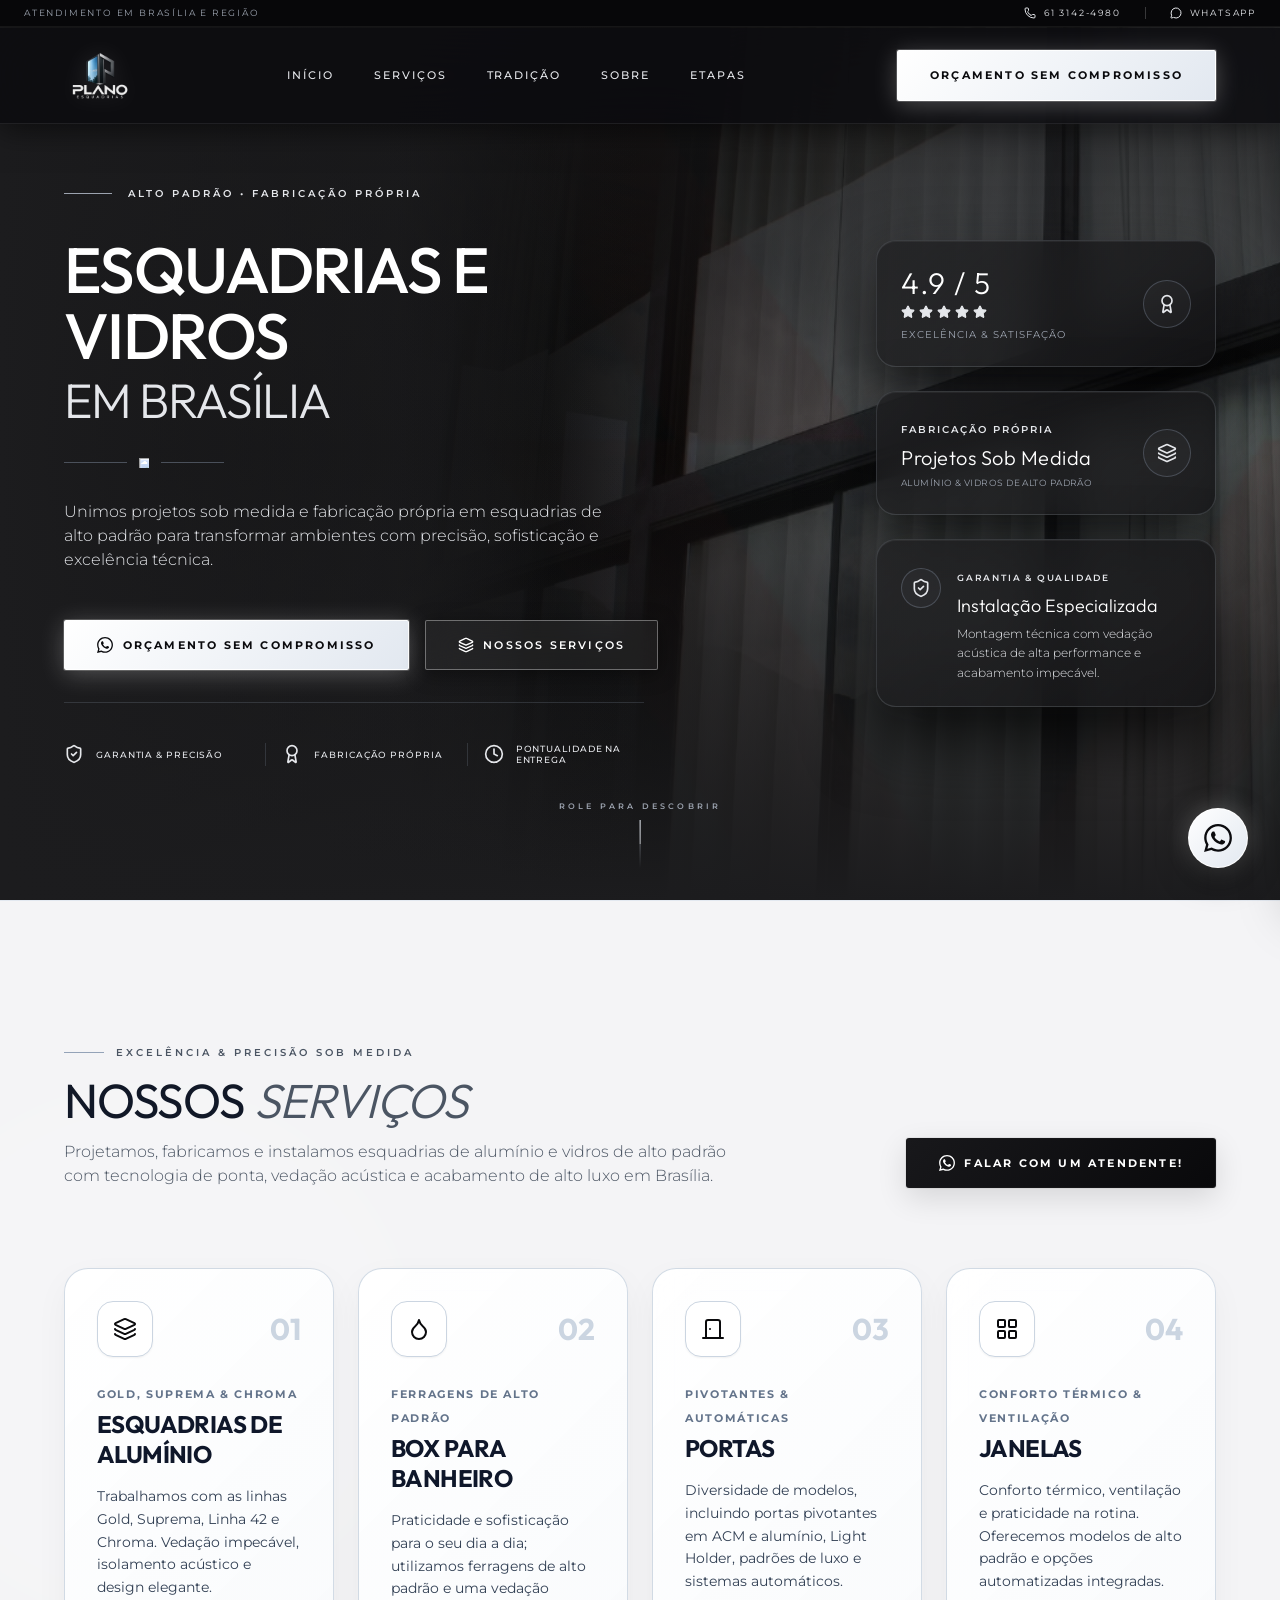
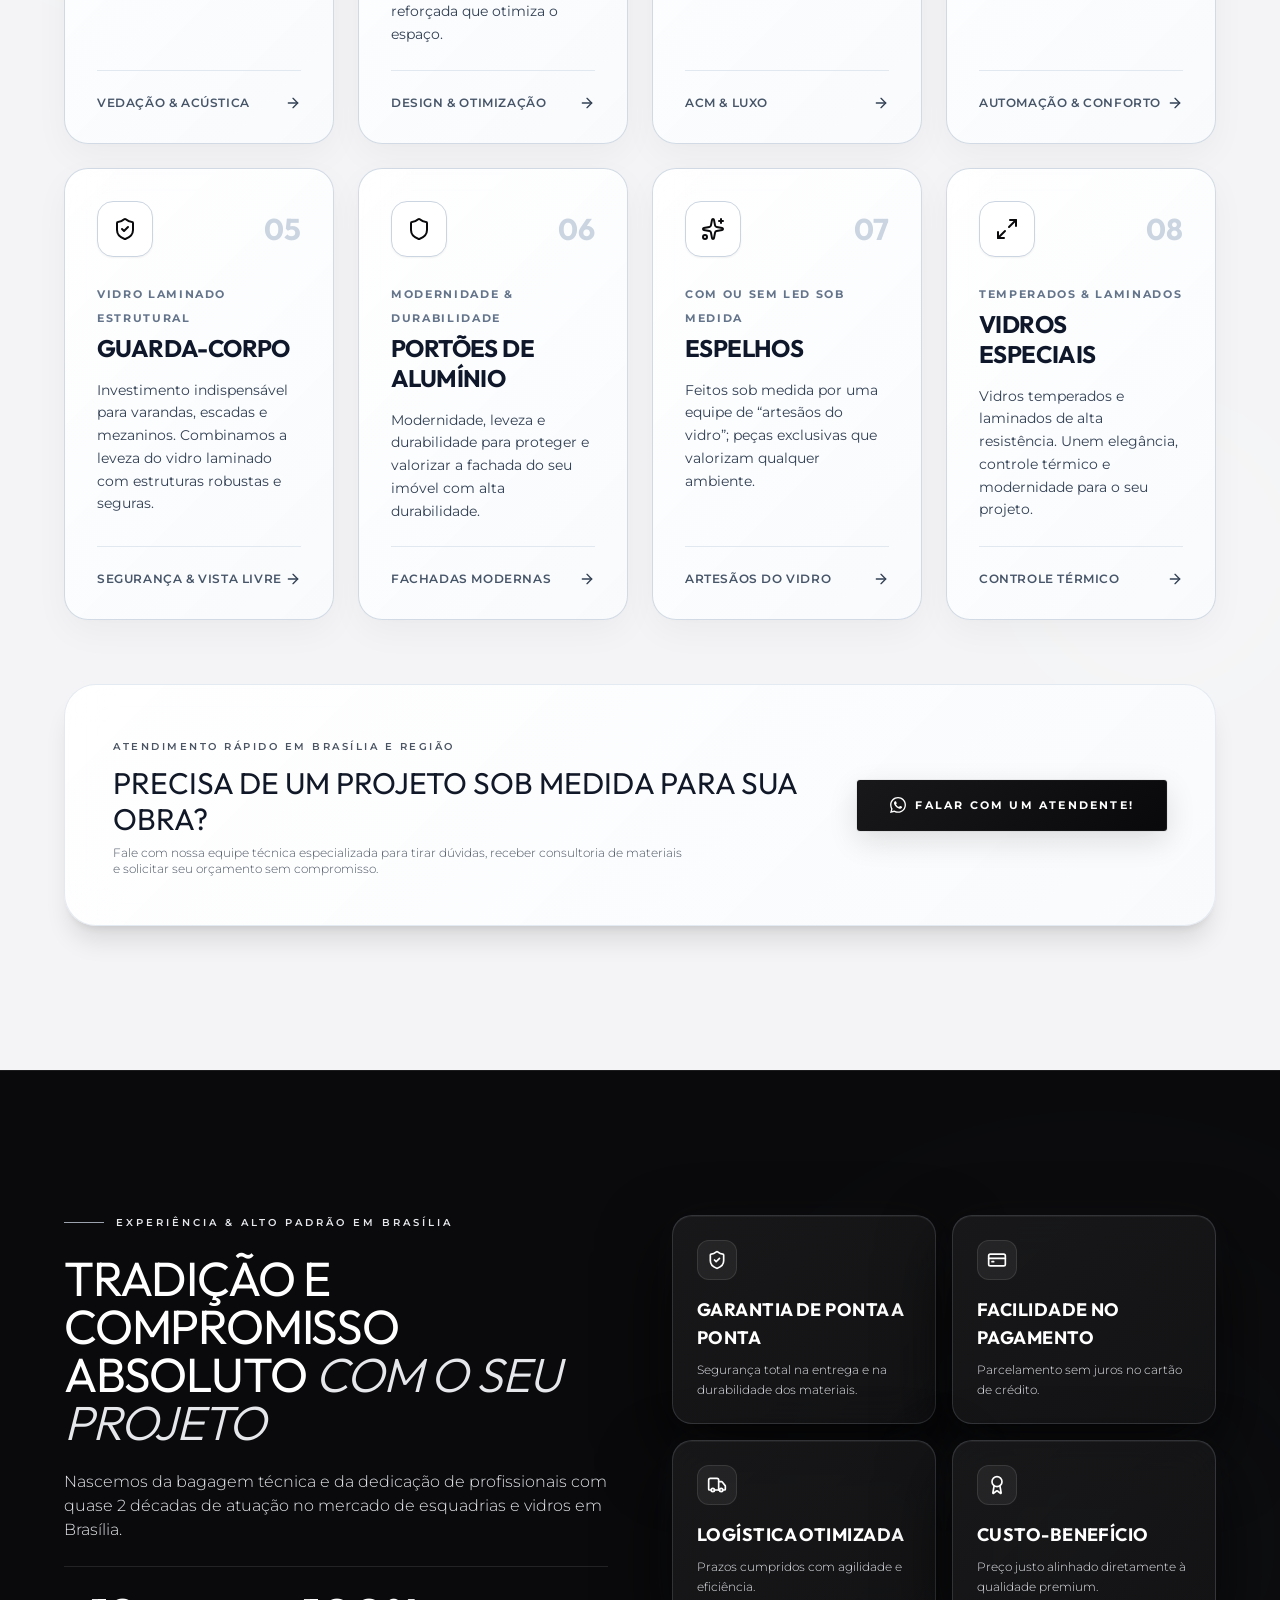
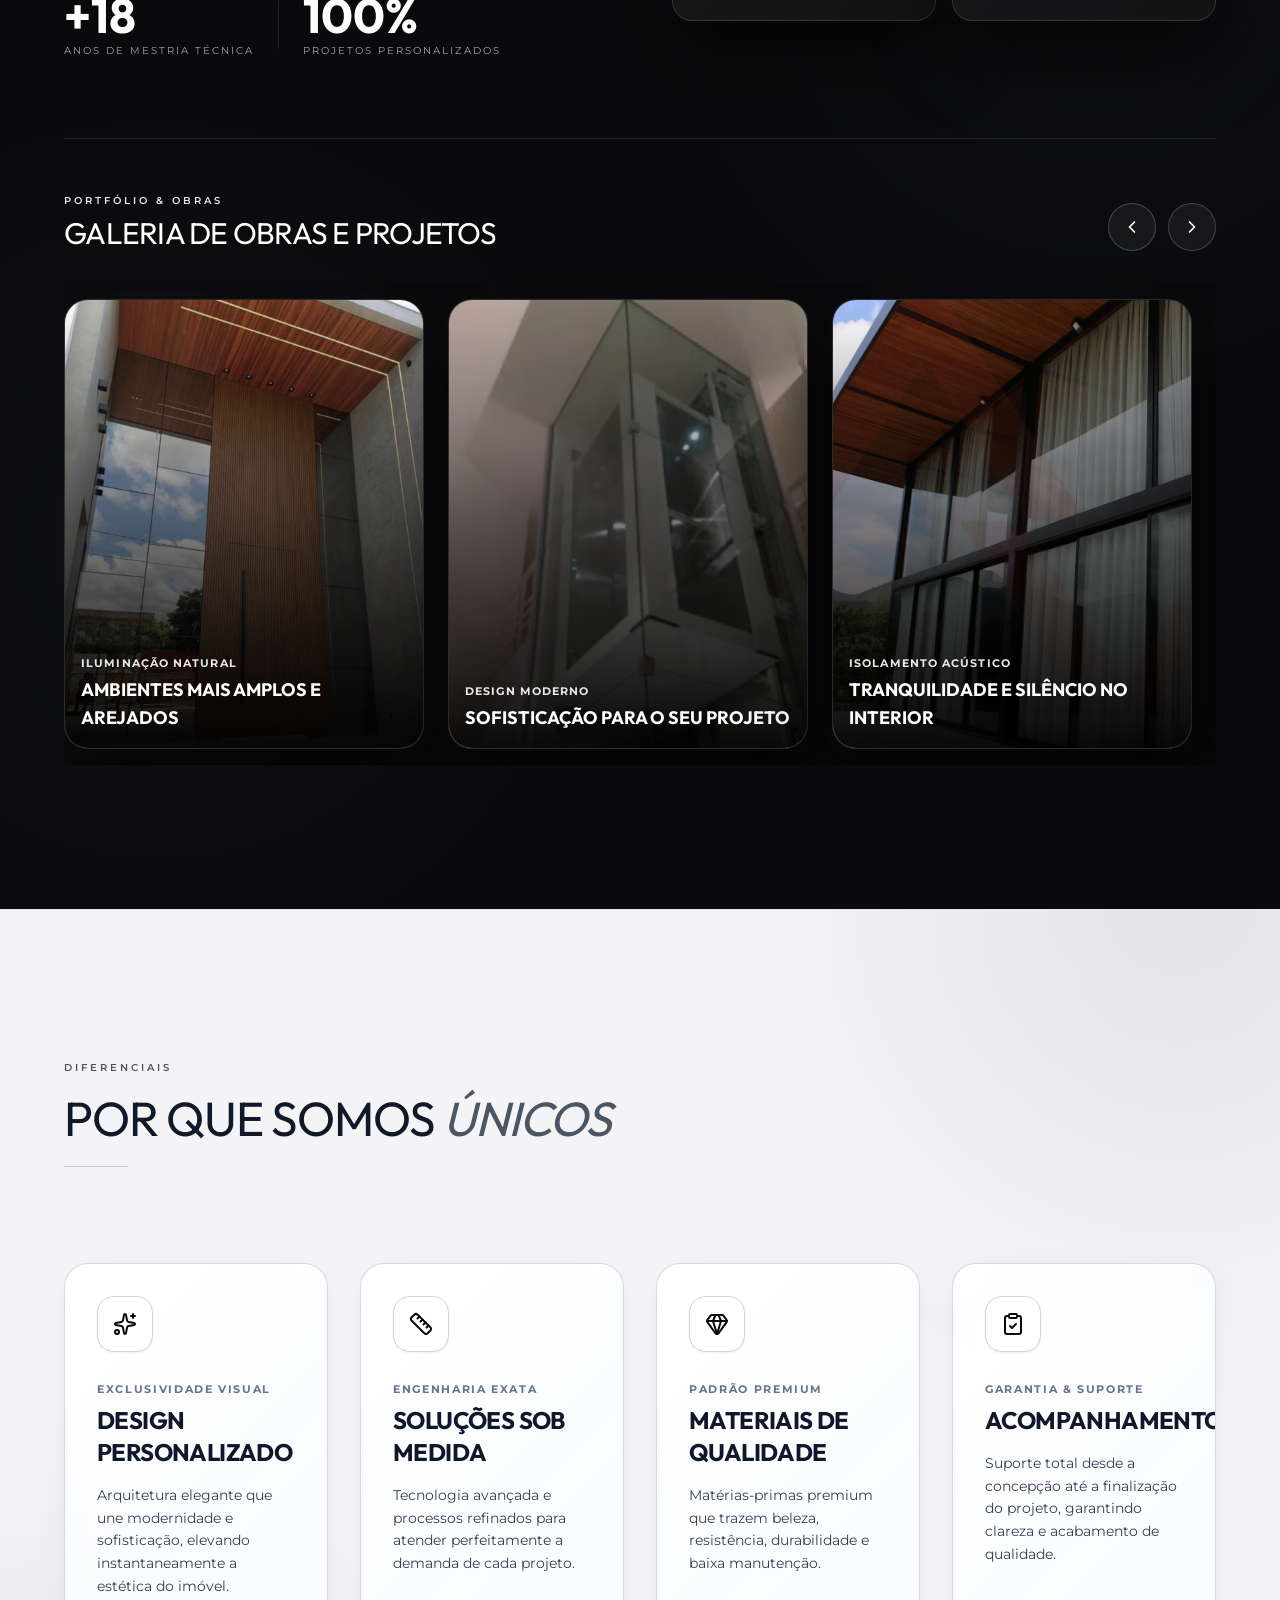
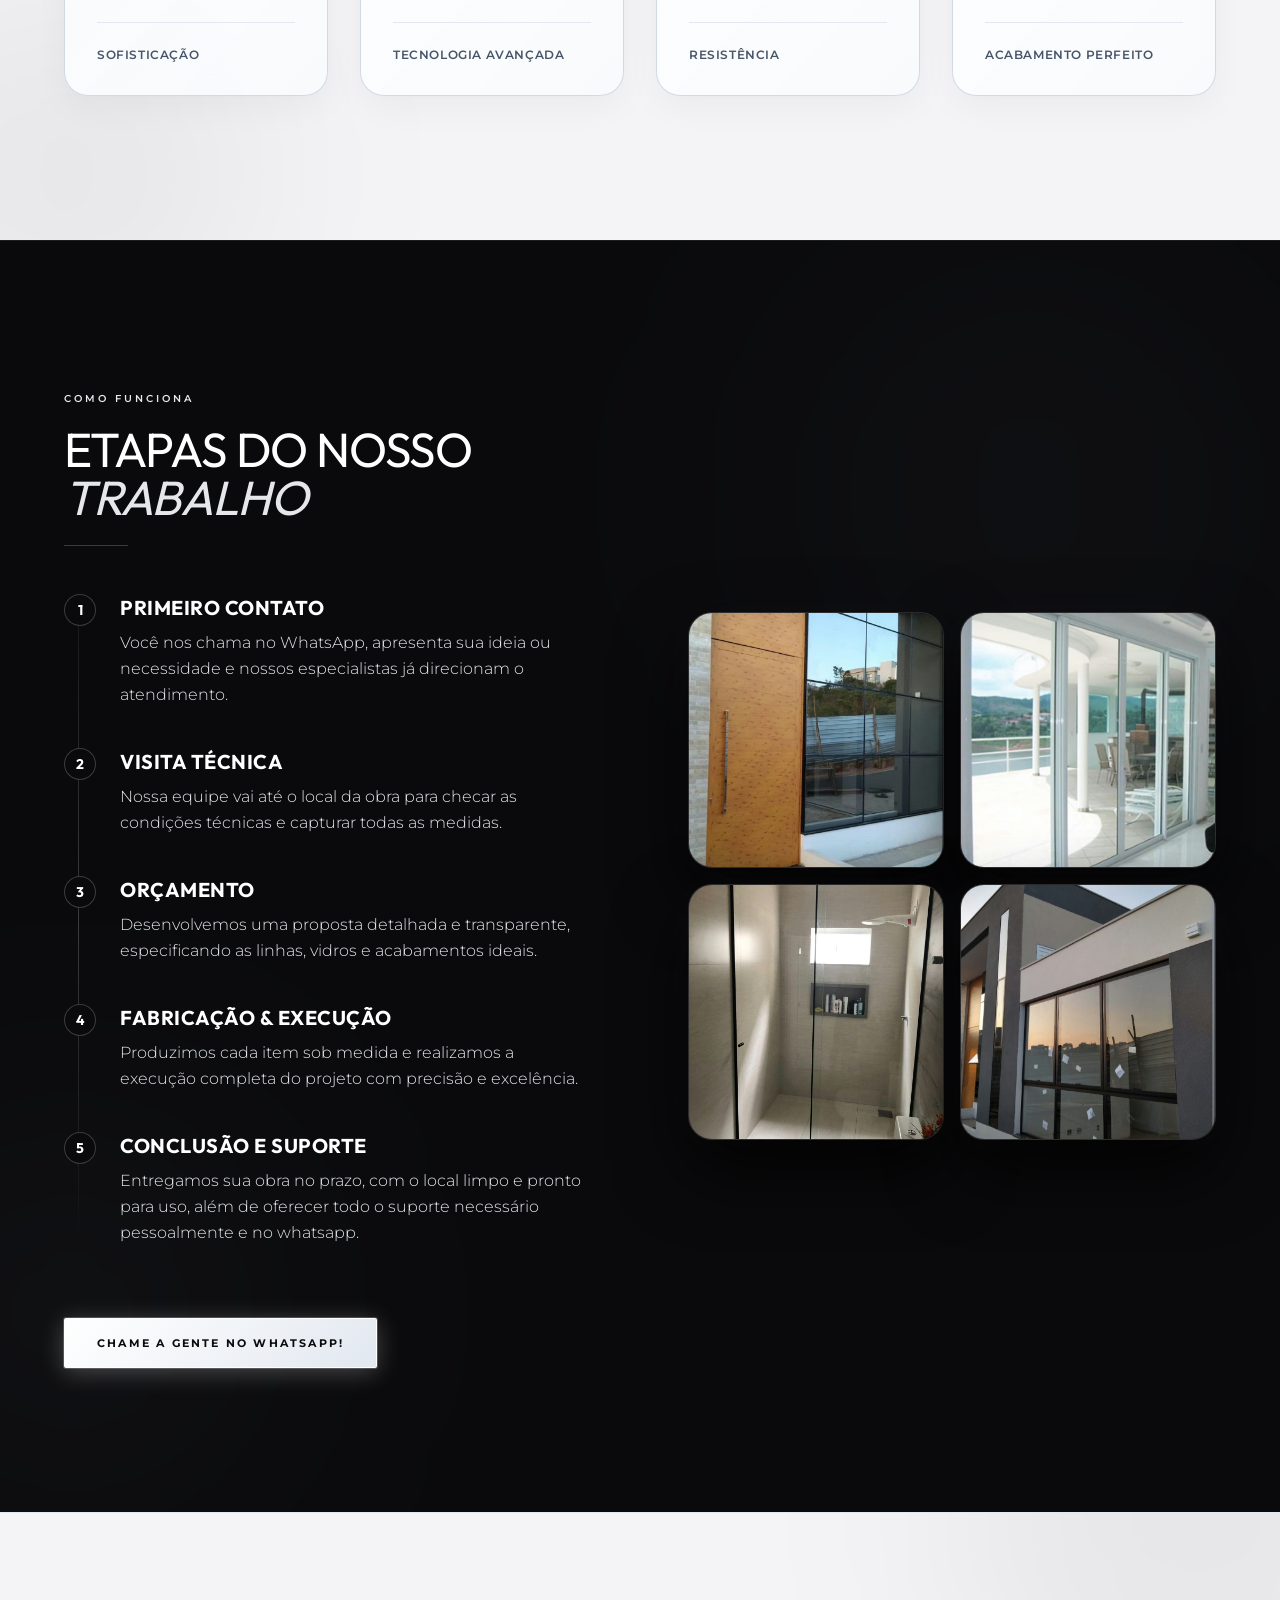
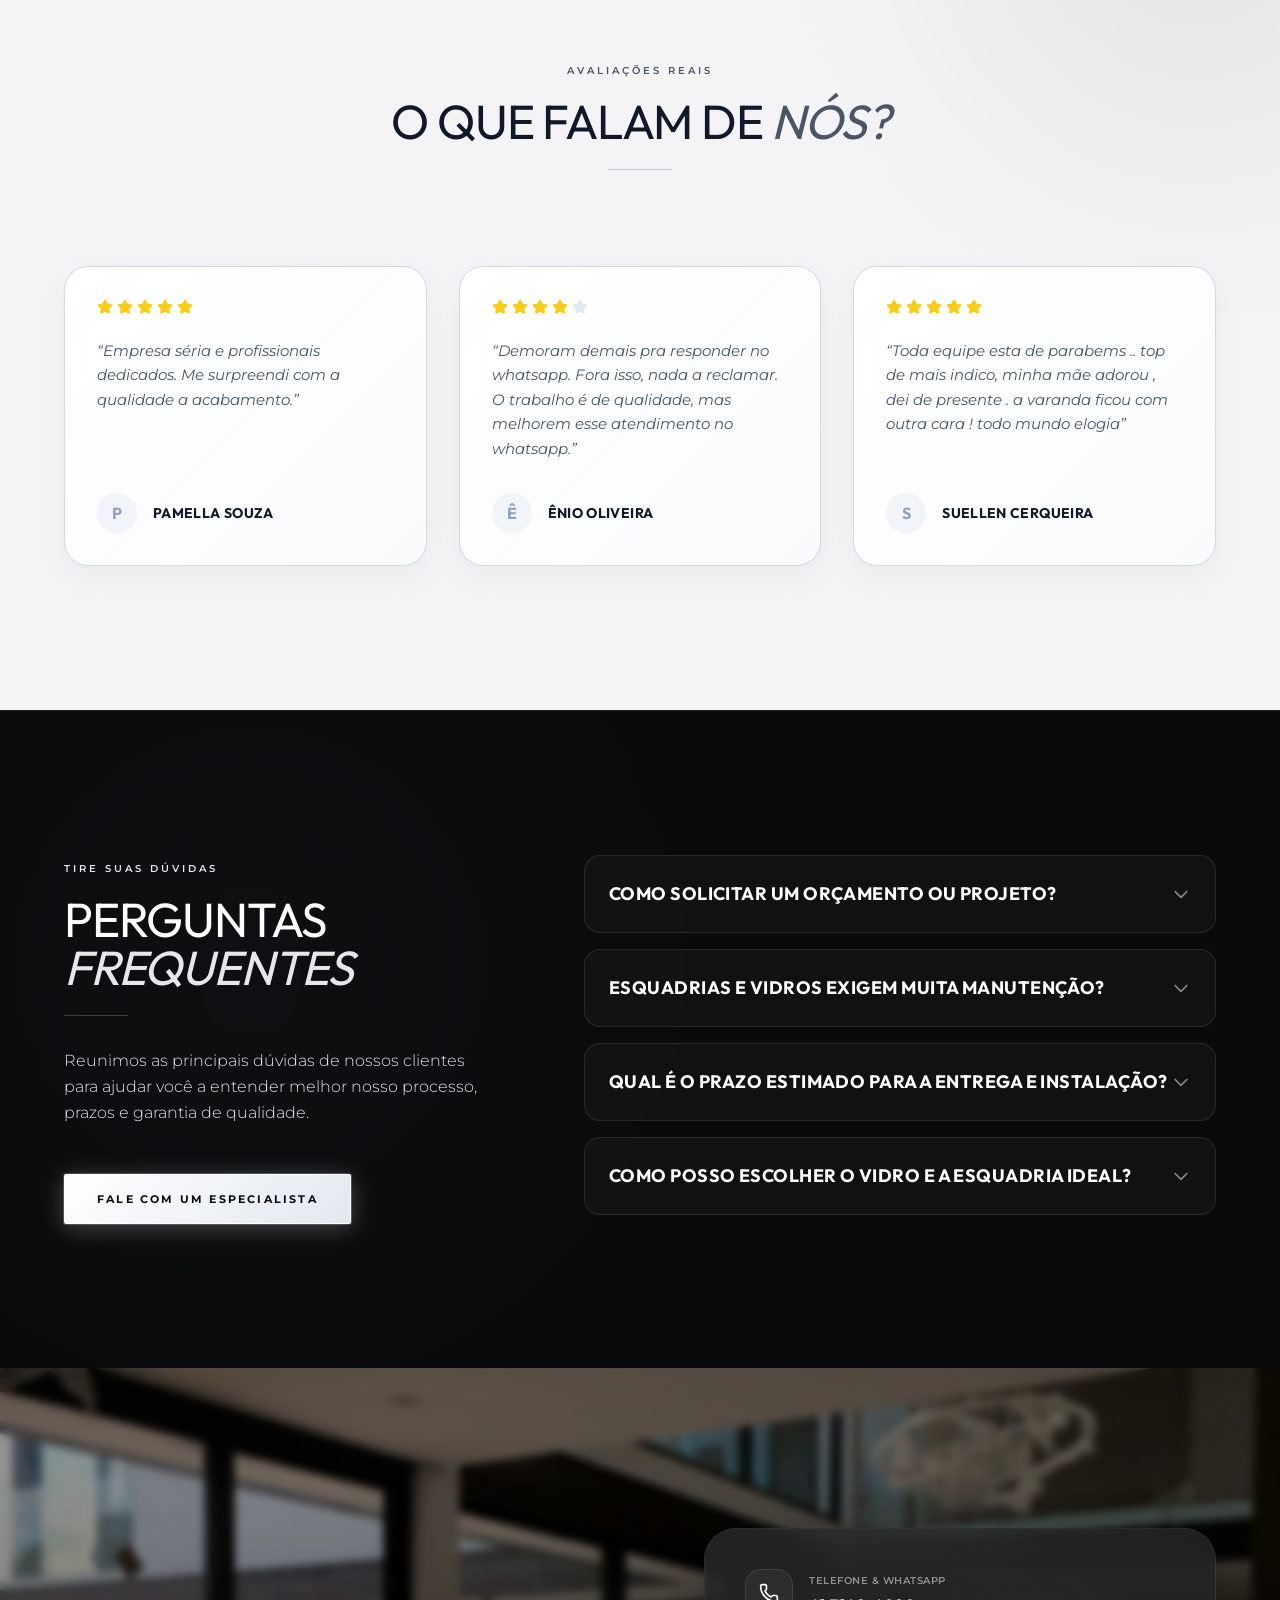
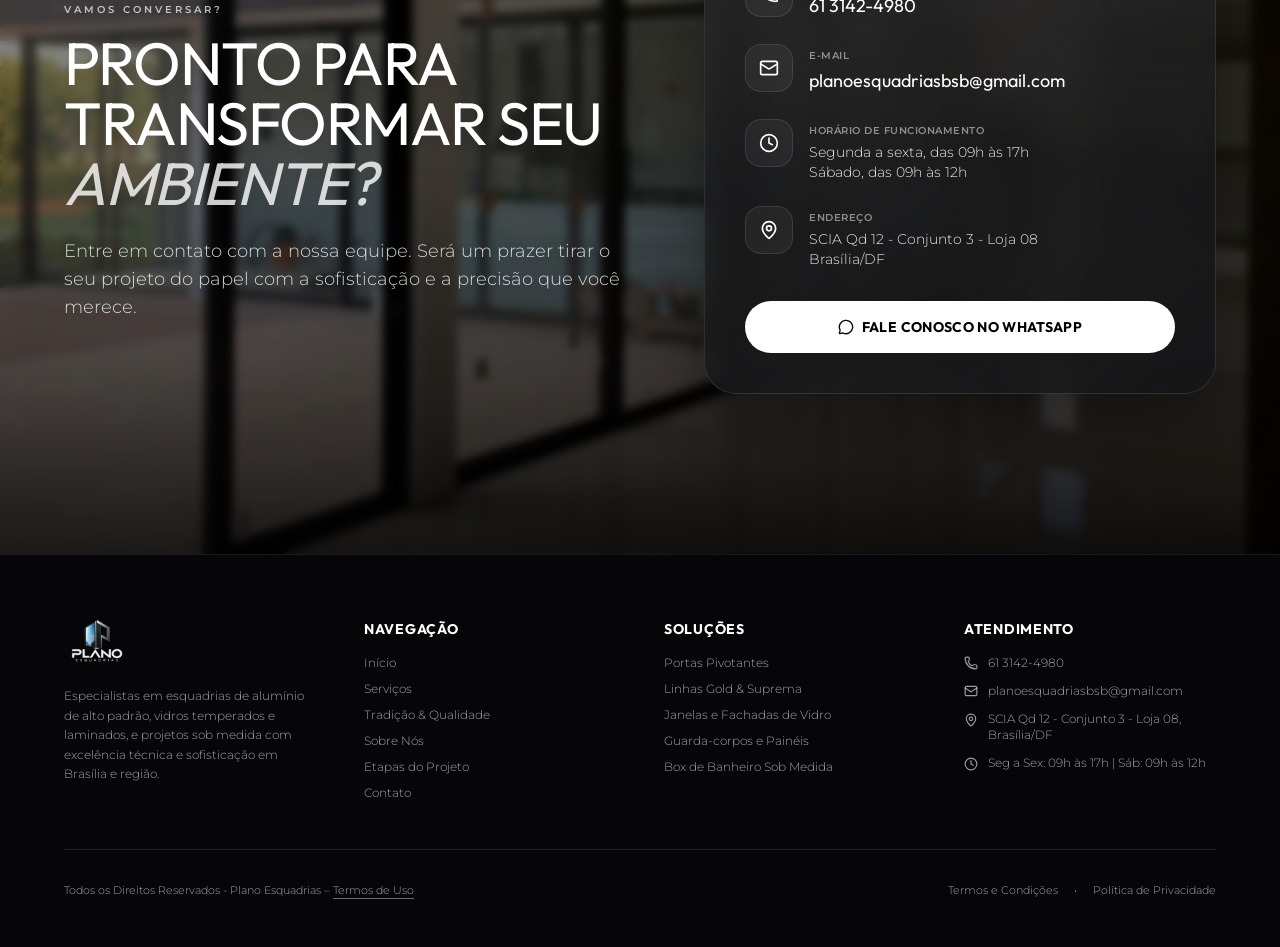
==== commit 026c8d53: "feat: adiciona pagina de termos de uso e privacidade, rodape e ajustes de responsividade" ====
--- a/index.html
+++ b/index.html
@@ -1167,7 +1167,7 @@
 
                 <!-- Right: Contact Card -->
                 <div class="flex-1 w-full max-w-lg mx-auto lg:mx-0 reveal-on-scroll" style="transition-delay: 200ms;">
-                    <div class="glass-card-dark rounded-[32px] p-8 md:p-10 border border-white/10 shadow-[0_30px_60px_rgba(0,0,0,0.4)] relative overflow-hidden">
+                    <div class="glass-card-dark rounded-[28px] sm:rounded-[32px] p-6 sm:p-8 md:p-10 border border-white/10 shadow-[0_30px_60px_rgba(0,0,0,0.4)] relative overflow-hidden">
                         <!-- subtle shine -->
                         <div class="absolute top-0 left-0 w-full h-1/2 bg-gradient-to-b from-white/5 to-transparent pointer-events-none"></div>
 
@@ -1177,9 +1177,9 @@
                                 <div class="w-12 h-12 rounded-2xl bg-white/5 border border-white/10 flex items-center justify-center shrink-0 text-white group-hover:bg-white/10 transition-colors">
                                     <i class="w-5 h-5" data-lucide="phone"></i>
                                 </div>
-                                <div class="pt-1">
+                                <div class="pt-1 min-w-0 flex-1">
                                     <span class="block text-[10px] uppercase tracking-wider text-white/50 font-semibold mb-1">Telefone & WhatsApp</span>
-                                    <a href="https://wa.me/556131424980" target="_blank" class="text-lg font-serif text-white hover:text-white/80 transition-colors">61 3142-4980</a>
+                                    <a href="https://wa.me/556131424980" target="_blank" class="text-base sm:text-lg font-serif text-white hover:text-white/80 transition-colors">61 3142-4980</a>
                                 </div>
                             </div>
 
@@ -1188,9 +1188,9 @@
                                 <div class="w-12 h-12 rounded-2xl bg-white/5 border border-white/10 flex items-center justify-center shrink-0 text-white group-hover:bg-white/10 transition-colors">
                                     <i class="w-5 h-5" data-lucide="mail"></i>
                                 </div>
-                                <div class="pt-1">
+                                <div class="pt-1 min-w-0 flex-1">
                                     <span class="block text-[10px] uppercase tracking-wider text-white/50 font-semibold mb-1">E-mail</span>
-                                    <a href="mailto:planoesquadriasbsb@gmail.com" class="text-lg font-serif text-white hover:text-white/80 transition-colors">planoesquadriasbsb@gmail.com</a>
+                                    <a href="mailto:planoesquadriasbsb@gmail.com" class="text-sm sm:text-base md:text-lg font-serif text-white hover:text-white/80 transition-colors break-all sm:break-normal block">planoesquadriasbsb@gmail.com</a>
                                 </div>
                             </div>
 
@@ -1199,9 +1199,9 @@
                                 <div class="w-12 h-12 rounded-2xl bg-white/5 border border-white/10 flex items-center justify-center shrink-0 text-white group-hover:bg-white/10 transition-colors">
                                     <i class="w-5 h-5" data-lucide="clock"></i>
                                 </div>
-                                <div class="pt-1">
+                                <div class="pt-1 min-w-0 flex-1">
                                     <span class="block text-[10px] uppercase tracking-wider text-white/50 font-semibold mb-1">Horário de funcionamento</span>
-                                    <p class="text-sm text-white/90 leading-relaxed font-light">Segunda a sexta, das 09h às 17h<br/>Sábado, das 09h às 12h</p>
+                                    <p class="text-xs sm:text-sm text-white/90 leading-relaxed font-light">Segunda a sexta, das 09h às 17h<br/>Sábado, das 09h às 12h</p>
                                 </div>
                             </div>
 
@@ -1210,9 +1210,9 @@
                                 <div class="w-12 h-12 rounded-2xl bg-white/5 border border-white/10 flex items-center justify-center shrink-0 text-white group-hover:bg-white/10 transition-colors">
                                     <i class="w-5 h-5" data-lucide="map-pin"></i>
                                 </div>
-                                <div class="pt-1">
+                                <div class="pt-1 min-w-0 flex-1">
                                     <span class="block text-[10px] uppercase tracking-wider text-white/50 font-semibold mb-1">Endereço</span>
-                                    <p class="text-sm text-white/90 leading-relaxed font-light">SCIA Qd 12 - Conjunto 3 - Loja 08<br/>Brasília/DF</p>
+                                    <p class="text-xs sm:text-sm text-white/90 leading-relaxed font-light">SCIA Qd 12 - Conjunto 3 - Loja 08<br/>Brasília/DF</p>
                                 </div>
                             </div>
                         </div>
@@ -1230,6 +1230,84 @@
             </div>
         </section>
 
+        <!-- Footer -->
+        <footer class="relative bg-[#060608] text-textLight border-t border-white/[0.08] pt-16 pb-12 overflow-hidden">
+            <div class="max-w-[1400px] w-full mx-auto px-6 lg:px-16">
+                <div class="grid grid-cols-1 md:grid-cols-2 lg:grid-cols-4 gap-10 lg:gap-12 pb-12 border-b border-white/10">
+                    
+                    <!-- Col 1: Brand Info -->
+                    <div class="space-y-4">
+                        <a href="#inicio" class="inline-block">
+                            <img src="img/logo-plano-esquadrias-light.avif" alt="Plano Esquadrias" class="h-11 w-auto object-contain"/>
+                        </a>
+                        <p class="text-xs text-textLightMuted leading-relaxed font-light">
+                            Especialistas em esquadrias de alumínio de alto padrão, vidros temperados e laminados, e projetos sob medida com excelência técnica e sofisticação em Brasília e região.
+                        </p>
+                    </div>
+
+                    <!-- Col 2: Navigation Links -->
+                    <div>
+                        <h4 class="font-serif text-sm font-bold uppercase tracking-wider text-white mb-4">Navegação</h4>
+                        <ul class="space-y-2.5 text-xs text-textLightMuted font-light">
+                            <li><a href="#inicio" class="hover:text-white transition-colors">Início</a></li>
+                            <li><a href="#servicos" class="hover:text-white transition-colors">Serviços</a></li>
+                            <li><a href="#tradicao" class="hover:text-white transition-colors">Tradição & Qualidade</a></li>
+                            <li><a href="#sobre" class="hover:text-white transition-colors">Sobre Nós</a></li>
+                            <li><a href="#etapas" class="hover:text-white transition-colors">Etapas do Projeto</a></li>
+                            <li><a href="#contato" class="hover:text-white transition-colors">Contato</a></li>
+                        </ul>
+                    </div>
+
+                    <!-- Col 3: Soluções -->
+                    <div>
+                        <h4 class="font-serif text-sm font-bold uppercase tracking-wider text-white mb-4">Soluções</h4>
+                        <ul class="space-y-2.5 text-xs text-textLightMuted font-light">
+                            <li><a href="#servicos" class="hover:text-white transition-colors">Portas Pivotantes</a></li>
+                            <li><a href="#servicos" class="hover:text-white transition-colors">Linhas Gold & Suprema</a></li>
+                            <li><a href="#servicos" class="hover:text-white transition-colors">Janelas e Fachadas de Vidro</a></li>
+                            <li><a href="#servicos" class="hover:text-white transition-colors">Guarda-corpos e Painéis</a></li>
+                            <li><a href="#servicos" class="hover:text-white transition-colors">Box de Banheiro Sob Medida</a></li>
+                        </ul>
+                    </div>
+
+                    <!-- Col 4: Contato & Atendimento -->
+                    <div>
+                        <h4 class="font-serif text-sm font-bold uppercase tracking-wider text-white mb-4">Atendimento</h4>
+                        <ul class="space-y-3 text-xs text-textLightMuted font-light">
+                            <li class="flex items-center gap-2.5">
+                                <i class="w-3.5 h-3.5 text-white/60" data-lucide="phone"></i>
+                                <a href="tel:6131424980" class="hover:text-white transition-colors">61 3142-4980</a>
+                            </li>
+                            <li class="flex items-center gap-2.5">
+                                <i class="w-3.5 h-3.5 text-white/60" data-lucide="mail"></i>
+                                <a href="mailto:planoesquadriasbsb@gmail.com" class="hover:text-white transition-colors">planoesquadriasbsb@gmail.com</a>
+                            </li>
+                            <li class="flex items-start gap-2.5">
+                                <i class="w-3.5 h-3.5 text-white/60 mt-0.5 shrink-0" data-lucide="map-pin"></i>
+                                <span>SCIA Qd 12 - Conjunto 3 - Loja 08, Brasília/DF</span>
+                            </li>
+                            <li class="flex items-start gap-2.5">
+                                <i class="w-3.5 h-3.5 text-white/60 mt-0.5 shrink-0" data-lucide="clock"></i>
+                                <span>Seg a Sex: 09h às 17h | Sáb: 09h às 12h</span>
+                            </li>
+                        </ul>
+                    </div>
+
+                </div>
+
+                <!-- Copyright & Legal Bottom Bar -->
+                <div class="pt-8 flex flex-col sm:flex-row items-center justify-between gap-4 text-[11px] text-textLightMuted font-light text-center sm:text-left">
+                    <p>
+                        Todos os Direitos Reservados - Plano Esquadrias – <a href="termos-de-uso.html" class="underline underline-offset-4 decoration-white/40 hover:decoration-white hover:text-white transition-colors">Termos de Uso</a>
+                    </p>
+                    <div class="flex items-center gap-4">
+                        <a href="termos-de-uso.html#termos-de-uso" class="hover:text-white transition-colors">Termos e Condições</a>
+                        <span>•</span>
+                        <a href="termos-de-uso.html#politica-privacidade" class="hover:text-white transition-colors">Política de Privacidade</a>
+                    </div>
+                </div>
+            </div>
+        </footer>
 
     </div>
 
